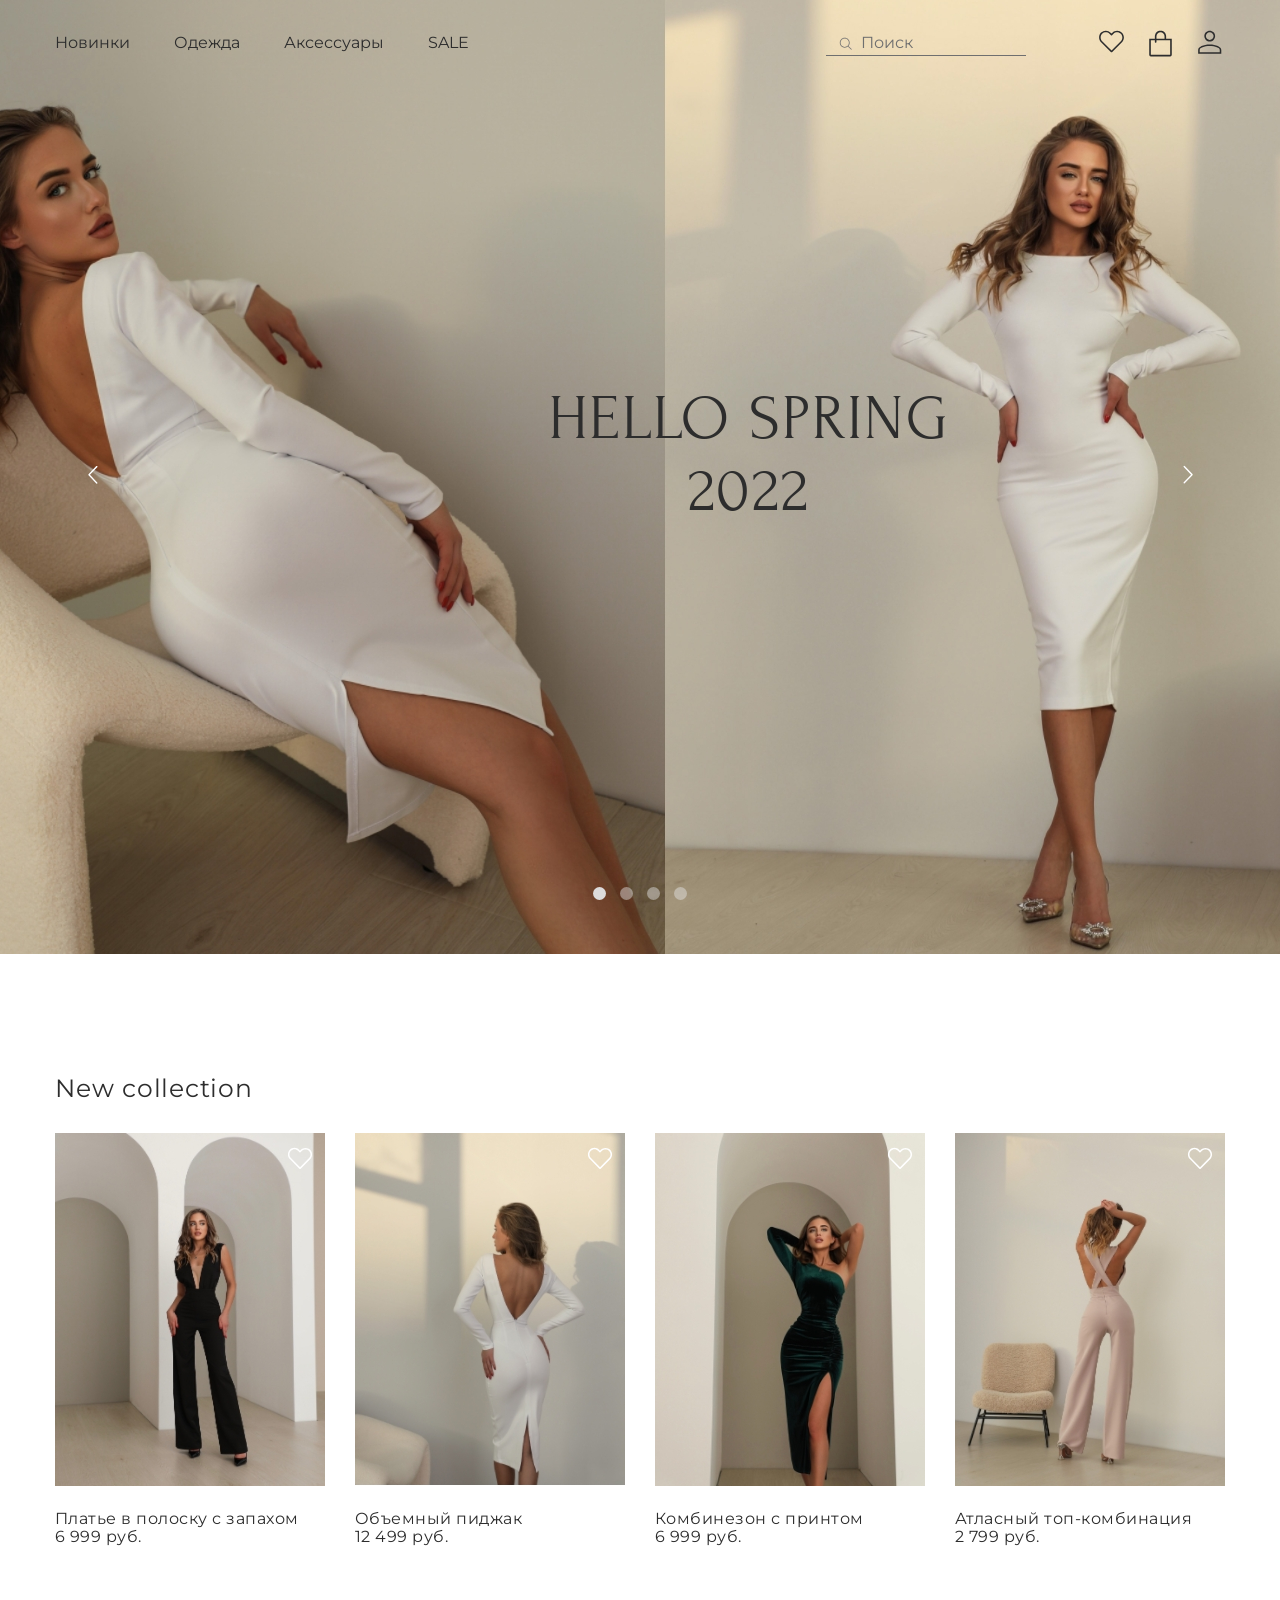
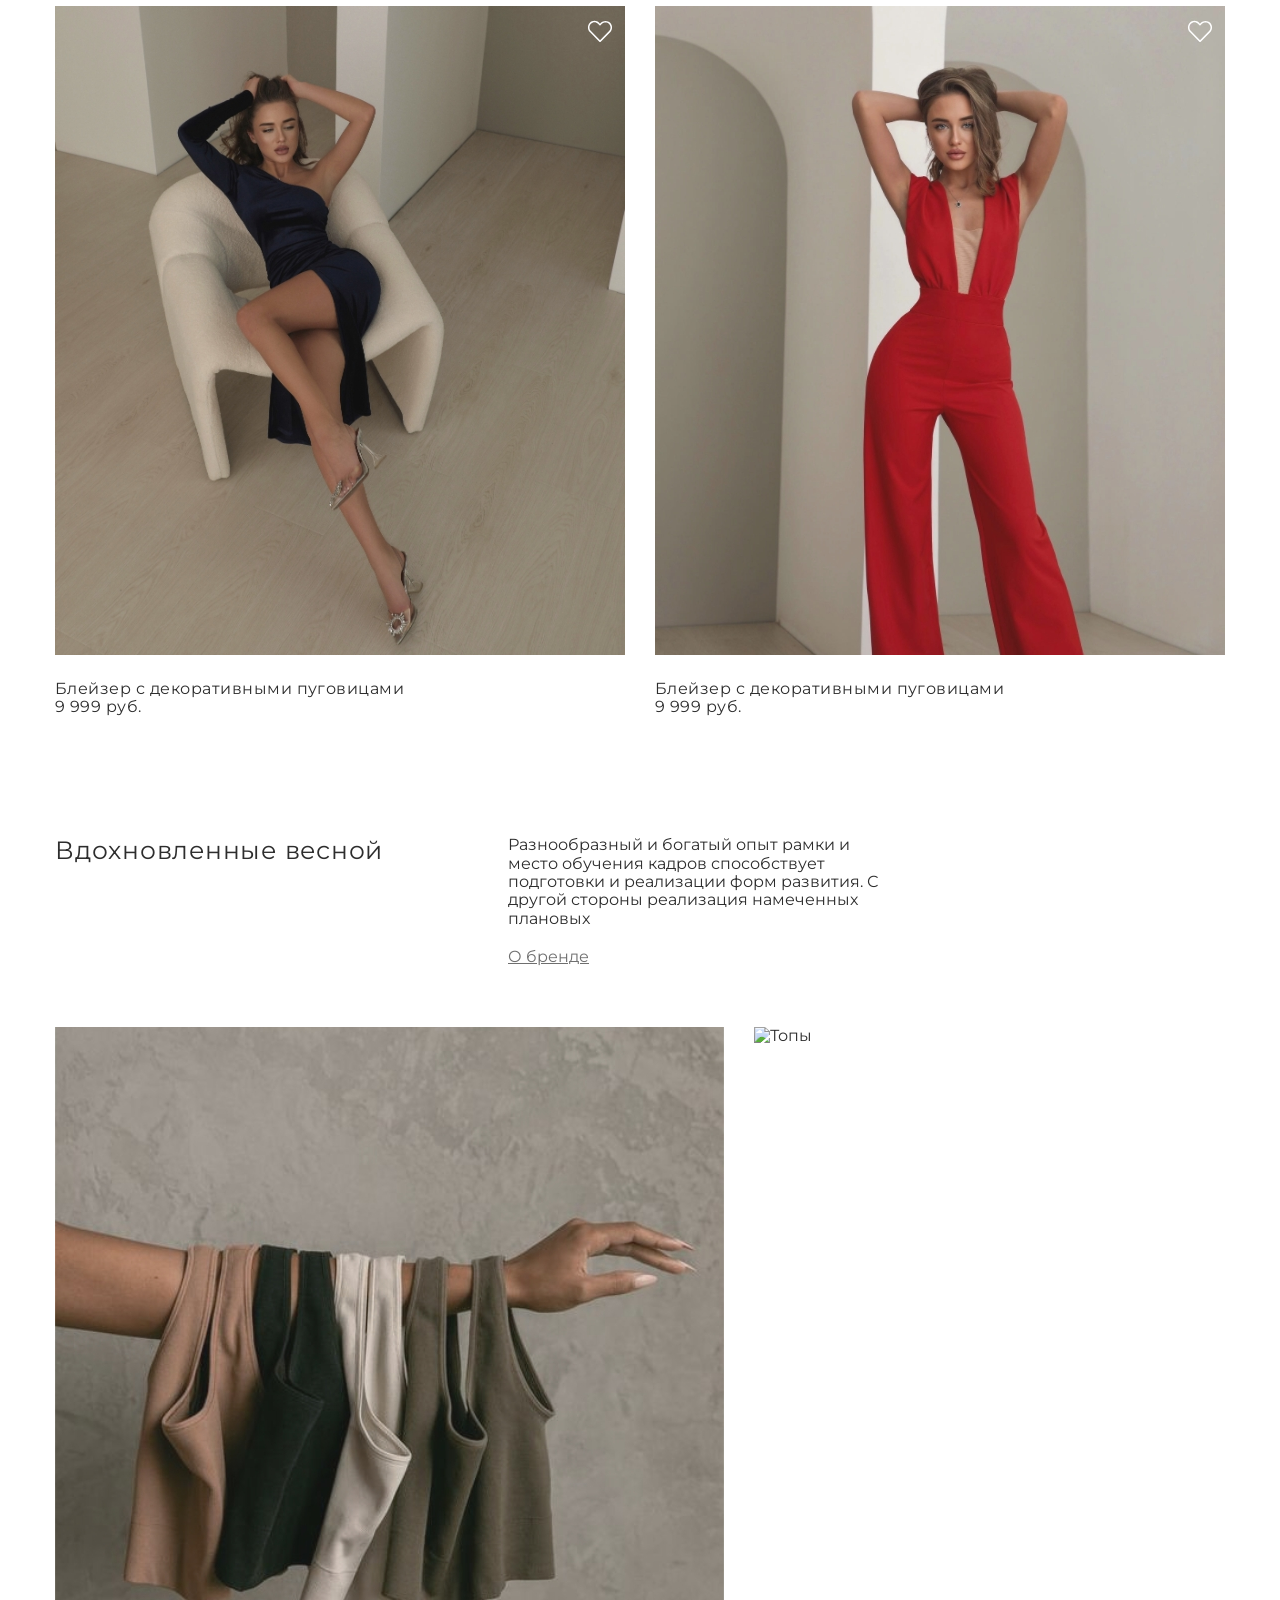
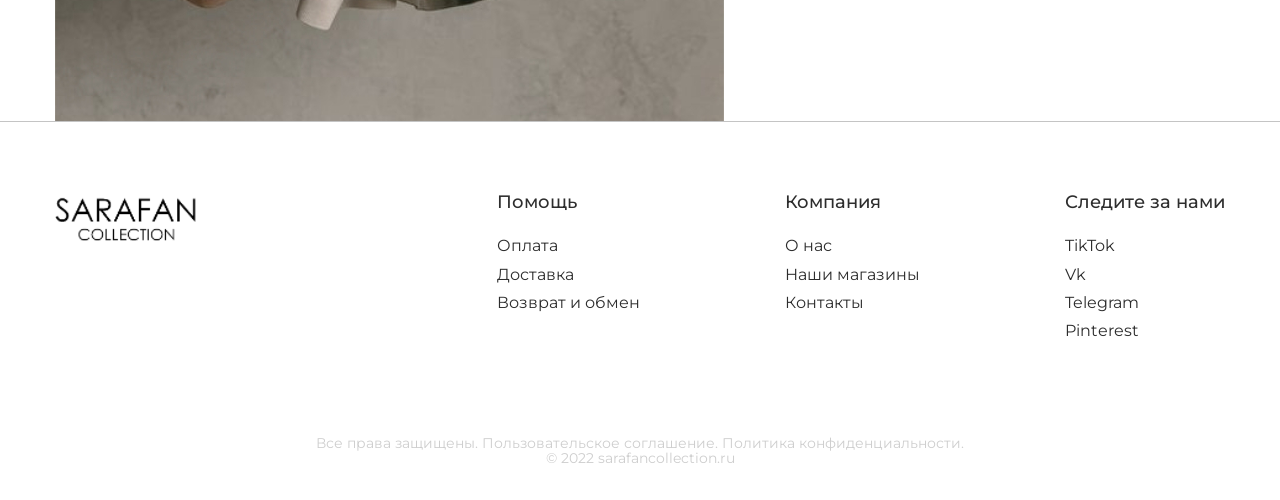
==== app/index.html @ d029afef "Сверстан PROMO" ====
<!DOCTYPE html>
<html lang="ru">
  <head>
    <meta charset="UTF-8" />
    <meta name="viewport" content="width=device-width, initial-scale=1.0" />
    <title>Sarafan</title>
    <link rel="apple-touch-icon" sizes="57x57" href="images/favicon/apple-icon-57x57.png" />
    <link rel="apple-touch-icon" sizes="60x60" href="images/favicon/apple-icon-60x60.png" />
    <link rel="apple-touch-icon" sizes="72x72" href="images/favicon/apple-icon-72x72.png" />
    <link rel="apple-touch-icon" sizes="76x76" href="images/favicon/apple-icon-76x76.png" />
    <link rel="apple-touch-icon" sizes="114x114" href="images/favicon/apple-icon-114x114.png" />
    <link rel="apple-touch-icon" sizes="120x120" href="images/favicon/apple-icon-120x120.png" />
    <link rel="apple-touch-icon" sizes="144x144" href="images/favicon/apple-icon-144x144.png" />
    <link rel="apple-touch-icon" sizes="152x152" href="images/favicon/apple-icon-152x152.png" />
    <link rel="apple-touch-icon" sizes="180x180" href="images/favicon/apple-icon-180x180.png" />
    <link
      rel="icon"
      type="image/png"
      sizes="192x192"
      href="images/favicon/android-icon-192x192.png"
    />
    <link rel="icon" type="image/png" sizes="32x32" href="images/favicon/favicon-32x32.png" />
    <link rel="icon" type="image/png" sizes="96x96" href="images/favicon/favicon-96x96.png" />
    <link rel="icon" type="image/png" sizes="16x16" href="images/favicon/favicon-16x16.png" />
    <link rel="manifest" href="images/favicon/manifest.json" />
    <meta name="msapplication-TileColor" content="#ffffff" />
    <meta name="msapplication-TileImage" content="images/favicon/ms-icon-144x144.png" />
    <meta name="theme-color" content="#ffffff" />
  
    <link rel="preconnect" href="https://fonts.googleapis.com" />
    <link rel="preconnect" href="https://fonts.gstatic.com" crossorigin />
    <link
      href="https://fonts.googleapis.com/css2?family=Montserrat:wght@100..900&display=swap"
      rel="stylesheet"
    />
    <link
      href="https://fonts.googleapis.com/css2?family=Forum&family=Playfair+Display&display=swap"
      rel="stylesheet"
    />
    <link
      href="https://fonts.googleapis.com/css2?family=Forum&family=Playfair+Display:wght@500&display=swap"
      rel="stylesheet"
    />
  
    <link rel="stylesheet" href="css/style.min.css" />
  </head>
  
  <body>
    <div class="page-wrapper">
      <header class="header">
        <div class="container header__wrapper header__wrapper--index">
          <button class="header__burger"><span></span><span></span><span></span></button>
          <nav class="header__menu">
            <ul class="header__menu-list">
              <li class="header__menu-item">
                <a class="header__menu-link" href="#new">Новинки</a>
              </li>
              <li class="header__menu-item">
                <a class="header__menu-link header__open-clothes" href="catalog.html">Одежда</a>
                <div class="header__clothes-menu container">
                  <div class="header__clothes-menu-wrapper">
                    <ul class="header__clothes-menu-list">
                      <li class="header__clothes-menu-item">
                        <a class="header__clothes-menu-link header__clothes-menu-link--all" href="catalog.html"
                          >Все</a
                        >
                      </li>
                      <li class="header__clothes-menu-item">
                        <a class="header__clothes-menu-link" href="catalog.html">Платья<sup>248</sup></a>
                      </li>
                      <li class="header__clothes-menu-item">
                        <a class="header__clothes-menu-link" href="catalog.html">Пальто и тренчи<sup>32</sup></a>
                      </li>
                      <li class="header__clothes-menu-item">
                        <a class="header__clothes-menu-link" href="catalog.html">Пуховики<sup>12</sup></a>
                      </li>
                      <li class="header__clothes-menu-item">
                        <a class="header__clothes-menu-link" href="catalog.html">Куртки и жилеты<sup>16</sup></a>
                      </li>
                      <li class="header__clothes-menu-item">
                        <a class="header__clothes-menu-link" href="catalog.html">Деним<sup>56</sup></a>
                      </li>
                      <li class="header__clothes-menu-item">
                        <a class="header__clothes-menu-link" href="catalog.html">Блузы и топы<sup>182</sup></a>
                      </li>
                      <li class="header__clothes-menu-item">
                        <a class="header__clothes-menu-link" href="catalog.html">Брюки<sup>80</sup></a>
                      </li>
                      <li class="header__clothes-menu-item">
                        <a class="header__clothes-menu-link" href="catalog.html">Юбки<sup>22</sup></a>
                      </li>
                    </ul>
                    <ul class="header__clothes-menu-list">
                      <li class="header__clothes-menu-item">
                        <a class="header__clothes-menu-link" href="catalog.html">Рубашки<sup>63</sup></a>
                      </li>
                      <li class="header__clothes-menu-item">
                        <a class="header__clothes-menu-link" href="catalog.html">Футболки<sup>108</sup></a>
                      </li>
                      <li class="header__clothes-menu-item">
                        <a class="header__clothes-menu-link" href="catalog.html">Свитеры<sup>202</sup></a>
                      </li>
                      <li class="header__clothes-menu-item">
                        <a class="header__clothes-menu-link" href="catalog.html">Толстовки<sup>93</sup></a>
                      </li>
                      <li class="header__clothes-menu-item">
                        <a class="header__clothes-menu-link" href="catalog.html">Комплекты<sup>26</sup></a>
                      </li>
                      <li class="header__clothes-menu-item">
                        <a class="header__clothes-menu-link" href="catalog.html">Комбинезоны<sup>30</sup></a>
                      </li>
                      <li class="header__clothes-menu-item">
                        <a class="header__clothes-menu-link" href="catalog.html">Шорты<sup>23</sup></a>
                      </li>
                      <li class="header__clothes-menu-item">
                        <a class="header__clothes-menu-link" href="catalog.html">Купальники<sup>32</sup></a>
                      </li>
                    </ul>
                    <img
                      class="header__clothes-menu-img"
                      src="images/dropdawn-menu-img.jpg"
                      alt="Девушка в белом платье"
                    />
                  </div>
                </div>
                
              </li>
              <li class="header__menu-item">
                <a class="header__menu-link" href="catalog.html">Аксессуары</a>
              </li>
              <li class="header__menu-item">
                <a class="header__menu-link" href="#sale">SALE</a>
              </li>
            </ul>
          </nav>
          <a class="header__logo">
            <span class="visually-hidden">Логотип Sarafan</span>
          </a>
          <div class="header__user-menu">
            <div class="header__search">
              <form class="header__search-form">
                <input
                  class="header__search-input header__search-input--index"
                  type="text"
                  placeholder="Поиск"
                />
                <button class="header__search-button" type="submit">
                  <span class="visually-hidden">Искать</span>
                </button>
              </form>
            </div>
            <div class="header__buttons">
              <a
                class="header__button header__button--index header__button--favorite"
                href="favorite.html"
              >
                <span class="visually-hidden">Избранное</span>
                <svg
                  width="25"
                  height="23"
                  viewBox="0 0 25 23"
                  fill="none"
                  xmlns="http://www.w3.org/2000/svg"
                >
                  <path
                    d="M13.2689 22.0443L22.9487 12.2731C24.2044 10.9914 24.9056 9.26712 24.9006 7.47277C24.8957 5.67843 24.1851 3.95804 22.9223 2.68325C22.3029 2.05135 21.5639 1.54895 20.7485 1.20527C19.9331 0.861581 19.0575 0.683476 18.1726 0.681313C17.2877 0.679149 16.4112 0.85297 15.5941 1.19266C14.777 1.53236 14.0356 2.03114 13.4131 2.66L12.4893 3.59465L11.5515 2.64915C10.9329 2.01809 10.195 1.51632 9.3807 1.17302C8.56641 0.829723 7.69199 0.651744 6.80829 0.649437C5.92459 0.647129 5.04925 0.820538 4.23318 1.15958C3.4171 1.49862 2.67658 1.99653 2.05467 2.62435C-0.561728 5.2671 -0.549328 9.56215 2.07947 12.2173L11.8088 22.0443C12.2118 22.452 12.8659 22.452 13.2689 22.0443ZM14.5151 3.74965C14.9936 3.26664 15.5635 2.88368 16.1915 2.62308C16.8194 2.36249 17.493 2.22947 18.1729 2.23178C18.8528 2.23409 19.5254 2.37168 20.1516 2.63653C20.7778 2.90138 21.3451 3.2882 21.8203 3.77445C22.7956 4.75923 23.3448 6.08788 23.3494 7.47387C23.354 8.85987 22.8138 10.1922 21.8451 11.1834V11.1866L12.5389 20.5795L3.17997 11.1261C1.14482 9.0708 1.14327 5.7476 3.15672 3.714C3.63462 3.23188 4.20365 2.84964 4.83068 2.58955C5.45772 2.32945 6.13023 2.1967 6.80907 2.199C7.4879 2.20131 8.1595 2.33864 8.78475 2.60299C9.41 2.86735 9.97642 3.25344 10.451 3.7388L11.939 5.2423C12.0111 5.31517 12.0969 5.37303 12.1915 5.41251C12.2861 5.452 12.3876 5.47233 12.49 5.47233C12.5925 5.47233 12.694 5.452 12.7886 5.41251C12.8832 5.37303 12.969 5.31517 13.0411 5.2423L14.5151 3.74965Z"
                    fill="#CECECE"
                  />
                </svg>
              </a>
              <a class="header__button header__button--index header__button--bascket" href="#">
                <span class="visually-hidden">Корзина</span>
                <svg
                  width="23"
                  height="27"
                  viewBox="0 0 23 27"
                  fill="none"
                  xmlns="http://www.w3.org/2000/svg"
                >
                  <path
                    d="M17.1388 8.66664V6.29026C17.1388 5.54975 16.993 4.81649 16.7096 4.13235C16.4262 3.4482 16.0109 2.82658 15.4872 2.30296C14.9636 1.77934 14.342 1.36398 13.6579 1.0806C12.9737 0.797221 12.2405 0.651367 11.4999 0.651367C10.7594 0.651367 10.0262 0.797221 9.34204 1.0806C8.6579 1.36398 8.03627 1.77934 7.51265 2.30296C6.98903 2.82658 6.57367 3.4482 6.29029 4.13235C6.00691 4.81649 5.86106 5.54975 5.86106 6.29026V11.9291C5.86106 12.1428 5.94593 12.3477 6.097 12.4988C6.24807 12.6498 6.45297 12.7347 6.66661 12.7347C6.88026 12.7347 7.08516 12.6498 7.23623 12.4988C7.3873 12.3477 7.47217 12.1428 7.47217 11.9291V10.2778H15.5277V8.66664H7.47217V6.29026C7.47217 5.22202 7.89652 4.19754 8.65188 3.44219C9.40723 2.68683 10.4317 2.26248 11.4999 2.26248C12.5682 2.26248 13.5927 2.68683 14.348 3.44219C15.1034 4.19754 15.5277 5.22202 15.5277 6.29026V10.2778H16.3414C16.555 10.2778 16.7499 10.2778 16.7499 10.2778H17.1388H21.1666V24.7778H1.83328V10.2778H5.86106V8.66664H0.222168V24.8503C0.222168 25.2583 0.384271 25.6497 0.672817 25.9382C0.961362 26.2268 1.35271 26.3889 1.76078 26.3889H21.2391C21.6472 26.3889 22.0385 26.2268 22.3271 25.9382C22.6156 25.6497 22.7777 25.2583 22.7777 24.8503V8.66664H17.1388Z"
                    fill="#CECECE"
                  />
                </svg>
              </a>
              <a class="header__button header__button--index header__button--user" href="#">
                <span class="visually-hidden">Личный кабинет</span>
                <svg
                  width="24"
                  height="24"
                  viewBox="0 0 24 24"
                  fill="none"
                  xmlns="http://www.w3.org/2000/svg"
                >
                  <path
                    d="M11.7292 14.583C18.1148 14.583 23.2917 16.9988 23.2917 19.9788V23.833H0.166748V19.9788C0.166748 16.9988 5.34366 14.583 11.7292 14.583ZM21.7501 19.9788C21.7501 17.8513 17.2638 16.1247 11.7292 16.1247C6.19466 16.1247 1.70841 17.8513 1.70841 19.9788V22.2913H21.7501V19.9788ZM11.7292 0.708008C13.1603 0.708008 14.5328 1.2765 15.5447 2.28841C16.5566 3.30033 17.1251 4.67278 17.1251 6.10384C17.1251 7.5349 16.5566 8.90736 15.5447 9.91927C14.5328 10.9312 13.1603 11.4997 11.7292 11.4997C10.2982 11.4997 8.92573 10.9312 7.91382 9.91927C6.9019 8.90736 6.33341 7.5349 6.33341 6.10384C6.33341 4.67278 6.9019 3.30033 7.91382 2.28841C8.92573 1.2765 10.2982 0.708008 11.7292 0.708008ZM11.7292 2.24967C10.7071 2.24967 9.72674 2.65574 9.00394 3.37853C8.28114 4.10133 7.87508 5.08165 7.87508 6.10384C7.87508 7.12603 8.28114 8.10635 9.00394 8.82915C9.72674 9.55194 10.7071 9.95801 11.7292 9.95801C12.7514 9.95801 13.7318 9.55194 14.4546 8.82915C15.1774 8.10635 15.5834 7.12603 15.5834 6.10384C15.5834 5.08165 15.1774 4.10133 14.4546 3.37853C13.7318 2.65574 12.7514 2.24967 11.7292 2.24967Z"
                    fill="#CECECE"
                  />
                </svg>
              </a>
            </div>
          </div>
        </div>
        <div class="header__slider">
          <div class="header__slider-wrapper">
            <div class="header__content header__content--first">
              <div class="header__content-inner header__content-inner--first">
                <p class="header__text--first">
                  Hello spring <br />
                  2022
                </p>
              </div>
            </div>
            <div class="header__content header__content--second">
              <div class="header__content-inner header__content-inner--second">
                <p class="header__text--second">
                  <span class="header__subtext">Весна — лето 2022</span> with love, <br />
                  to you
                </p>
                <button class="header__content-button button button--white">
                  Перейти в каталог
                </button>
              </div>
            </div>
            <div class="header__content header__content--first">
              <div class="header__content-inner header__content-inner--first">
                <p class="header__text--first">
                  Hello spring <br />
                  2022
                </p>
              </div>
            </div>
            <div class="header__content header__content--second">
              <div class="header__content-inner header__content-inner--second">
                <p class="header__text--second">
                  <span class="header__subtext">Весна — лето 2022</span> with love, <br />
                  to you
                </p>
                <button class="header__content-button button button--white">
                  Перейти в каталог
                </button>
              </div>
            </div>
          </div>
          <button class="header__arrow-prev">
            <span class="visually-hidden">Предыдущий слайд</span>
            <svg
              width="10"
              height="19"
              viewBox="0 0 10 19"
              fill="none"
              xmlns="http://www.w3.org/2000/svg"
            >
              <path
                d="M8.2828 0.616976L0.509802 8.75869C0.373281 8.9017 0.296875 9.0935 0.296875 9.2932C0.296875 9.49291 0.373281 9.68471 0.509802 9.82771L8.2828 17.9725C8.3464 18.0392 8.42243 18.0922 8.50642 18.1284C8.5904 18.1646 8.68064 18.1832 8.7718 18.1832C8.86296 18.1832 8.9532 18.1646 9.03719 18.1284C9.12117 18.0922 9.19721 18.0392 9.2608 17.9725C9.39163 17.8357 9.46488 17.6521 9.46488 17.461C9.46488 17.2698 9.39163 17.0862 9.2608 16.9494L1.9513 9.2932L9.2608 1.63852C9.39118 1.50183 9.46415 1.31856 9.46415 1.12775C9.46415 0.936939 9.39118 0.75367 9.2608 0.616976C9.19721 0.550287 9.12117 0.497282 9.03719 0.461089C8.9532 0.424897 8.86296 0.40625 8.7718 0.40625C8.68064 0.40625 8.5904 0.424897 8.50642 0.461089C8.42243 0.497282 8.3464 0.550287 8.2828 0.616976Z"
                fill="white"
              />
            </svg>
          </button>
          <button class="header__arrow-next">
            <span class="visually-hidden">Следующий слайд</span>
            <svg
              width="10"
              height="19"
              viewBox="0 0 10 19"
              fill="none"
              xmlns="http://www.w3.org/2000/svg"
            >
              <path
                d="M1.7172 17.8039L9.4902 9.6622C9.62672 9.5192 9.70313 9.3274 9.70313 9.12769C9.70313 8.92799 9.62672 8.73619 9.4902 8.59319L1.7172 0.448404C1.6536 0.381716 1.57757 0.328711 1.49358 0.292517C1.4096 0.256325 1.31936 0.237679 1.2282 0.237679C1.13704 0.237679 1.0468 0.256325 0.962814 0.292517C0.878827 0.328711 0.802794 0.381716 0.7392 0.448404C0.608366 0.585167 0.53512 0.768763 0.53512 0.959942C0.53512 1.15112 0.608366 1.33471 0.7392 1.47148L8.0487 9.12769L0.7392 16.7824C0.608815 16.9191 0.535852 17.1023 0.535852 17.2932C0.535852 17.484 0.608815 17.6672 0.7392 17.8039C0.802794 17.8706 0.878827 17.9236 0.962814 17.9598C1.0468 17.996 1.13704 18.0146 1.2282 18.0146C1.31936 18.0146 1.4096 17.996 1.49358 17.9598C1.57757 17.9236 1.6536 17.8706 1.7172 17.8039Z"
                fill="white"
              />
            </svg>
          </button>
          <div class="header__dots">
            <button class="header__dot header__dot--active">
              <span class="visually-hidden">Слайд 1</span>
            </button>
            <button class="header__dot">
              <span class="visually-hidden">Слайд 2</span>
            </button>
            <button class="header__dot">
              <span class="visually-hidden">Слайд 3</span>
            </button>
            <button class="header__dot">
              <span class="visually-hidden">Слайд 4</span>
            </button>
          </div>
        </div>
      </header>

      <main>
        <section class="new">
          <div class="container">
            <div class="new__title-wrapper">
              <h2 class="title">New collection</h2>
              <a class="new__link subtitle subtitle--arrow-right" href="catalog.html">Все</a>
            </div>
            <ul class="new__wrapper">
              <li class="product new__product">
                <img
                  class="product__img"
                  src="images/products/product-1.jpeg"
                  alt="Черный комбинезон"
                />
                <button class="product__favorite-button">
                  <span class="visually-hidden">В избранное</span>
                </button>
                <a class="product__link" href="product.html">
                  <h3 class="product__description title title--product">
                    Платье в полоску с запахом<br />6 999 руб.
                  </h3>
                </a>
              </li>
              <li class="product new__product">
                <img class="product__img" src="images/products/product-2.jpeg" alt="Белое платье" />
                <button class="product__favorite-button">
                  <span class="visually-hidden">В избранное</span>
                </button>
                <a class="product__link" href="product.html">
                  <h3 class="product__description title title--product">
                    Объемный пиджак<br />12 499 руб.
                  </h3>
                </a>
              </li>
              <li class="product new__product">
                <img
                  class="product__img"
                  src="images/products/product-3.jpeg"
                  alt="Черное платье"
                />
                <button class="product__favorite-button">
                  <span class="visually-hidden">В избранное</span>
                </button>
                <a class="product__link" href="product.html">
                  <h3 class="product__description title title--product">
                    Комбинезон с принтом<br />6 999 руб.
                  </h3>
                </a>
              </li>
              <li class="product new__product">
                <img
                  class="product__img"
                  src="images/products/product-4.jpeg"
                  alt="Бежевый комбинезон"
                />
                <button class="product__favorite-button">
                  <span class="visually-hidden">В избранное</span>
                </button>
                <a class="product__link" href="product.html">
                  <h3 class="product__description title title--product">
                    Атласный топ-комбинация<br />2 799 руб.
                  </h3>
                </a>
              </li>
              <li class="product new__product new__product--big">
                <img
                  class="product__img"
                  src="images/products/product-5-big.jpeg"
                  alt="Черное платье"
                />
                <button class="product__favorite-button">
                  <span class="visually-hidden">В избранное</span>
                </button>
                <a class="product__link" href="product.html">
                  <h3 class="product__description title title--product">
                    Блейзер с декоративными пуговицами<br />9 999 руб.
                  </h3>
                </a>
              </li>
              <li class="product new__product--big">
                <img
                  class="product__img"
                  src="images/products/product-6-big.jpeg"
                  alt="Красный комбинезон"
                />
                <button class="product__favorite-button">
                  <span class="visually-hidden">В избранное</span>
                </button>
                <a class="product__link" href="product.html">
                  <h3 class="product__description title title--product">
                    Блейзер с декоративными пуговицами<br />9 999 руб.
                  </h3>
                </a>
              </li>
            </ul>
          </div>
        </section>

        <section class="promo">
          <div class="container">
            <div class="promo__wrapper">
              <h2 class="title">Вдохновленные весной</h2>
              <div class="promo__description">
                <p class="promo__text">
                  Разнообразный и богатый опыт рамки и место обучения кадров способствует подготовки
                  и реализации форм развития. С другой стороны реализация намеченных плановых
                </p>
                <a class="promo__link" href="about.html">О бренде</a>
              </div>
              <div class="promo__images">
                <img class="promo__img" src="images/products/tops.jpeg" alt="Топы" />
                <img class="promo__img" src="../images/products/tops-2.jpeg" alt="Топы" />
              </div>
            </div>
          </div>
        </section>
      </main>
      <footer class="footer">
        <div class="container">
          <div class="footer__wrapper">
            <img class="footer__logo" src="images/logo-footer.png" alt="Логотип Sarafan" />
            <ul class="footer__content-inner">
              <li class="footer__content footer__content-accordeon footer__content--help">
                <h3 class="footer__title">Помощь</h3>
                <ul class="footer__content-list">
                  <li class="footer__content-item">
                    <a class="footer__content-link" href="#">Оплата</a>
                  </li>
                  <li class="footer__content-item">
                    <a class="footer__content-link" href="#">Доставка</a>
                  </li>
                  <li class="footer__content-item">
                    <a class="footer__content-link" href="#">Возврат и обмен</a>
                  </li>
                </ul>
              </li>
              <li class="footer__content footer__content-accordeon footer__content--company">
                <h3 class="footer__title">Компания</h3>
                <ul class="footer__content-list">
                  <li class="footer__content-item">
                    <a class="footer__content-link" href="#">О нас</a>
                  </li>
                  <li class="footer__content-item">
                    <a class="footer__content-link" href="#">Наши магазины</a>
                  </li>
                  <li class="footer__content-item">
                    <a class="footer__content-link" href="#">Контакты</a>
                  </li>
                </ul>
              </li>
              <li class="footer__content footer__content--social">
                <h3 class="footer__title footer__title--social">Следите за нами</h3>
                <ul class="footer__content-list footer__content-list--social">
                  <li class="footer__content-item">
                    <a class="footer__content-link footer__content-link--tiktok" href="#">TikTok</a>
                  </li>
                  <li class="footer__content-item">
                    <a class="footer__content-link footer__content-link--vk" href="#">Vk</a>
                  </li>
                  <li class="footer__content-item">
                    <a class="footer__content-link footer__content-link--telegram" href="#">Telegram</a>
                  </li>
                  <li class="footer__content-item footer__content-item--pinterest">
                    <a class="footer__content-link footer__content-link--pinterest" href="#">Pinterest</a>
                  </li>
                </ul>
              </li>
            </ul>
          </div>
          <p class="footer__copyright">
            Все права защищены. Пользовательское соглашение. Политика конфиденциальности.<br />
            © 2022 sarafancollection.ru
          </p>
        </div>
      </footer>
      
    </div>
    <script src="js/main.min.js"></script>
  </body>
</html>
---- app/css/style.min.css ----
/*! normalize.css v8.0.1 | MIT License | github.com/necolas/normalize.css */html{line-height:1.15;-webkit-text-size-adjust:100%}body{margin:0}main{display:block}h1{font-size:2em;margin:.67em 0}hr{box-sizing:content-box;height:0;overflow:visible}pre{font-family:monospace,monospace;font-size:1em}a{background-color:rgba(0,0,0,0)}abbr[title]{border-bottom:none;text-decoration:underline;text-decoration:underline dotted}b,strong{font-weight:bolder}code,kbd,samp{font-family:monospace,monospace;font-size:1em}small{font-size:80%}sub,sup{font-size:75%;line-height:0;position:relative;vertical-align:baseline}sub{bottom:-0.25em}sup{top:-0.5em}img{border-style:none}button,input,optgroup,select,textarea{font-family:inherit;font-size:100%;line-height:1.15;margin:0}button,input{overflow:visible}button,select{text-transform:none}button,[type=button],[type=reset],[type=submit]{-webkit-appearance:button}button::-moz-focus-inner,[type=button]::-moz-focus-inner,[type=reset]::-moz-focus-inner,[type=submit]::-moz-focus-inner{border-style:none;padding:0}button:-moz-focusring,[type=button]:-moz-focusring,[type=reset]:-moz-focusring,[type=submit]:-moz-focusring{outline:1px dotted ButtonText}fieldset{padding:.35em .75em .625em}legend{box-sizing:border-box;color:inherit;display:table;max-width:100%;padding:0;white-space:normal}progress{vertical-align:baseline}textarea{overflow:auto}[type=checkbox],[type=radio]{box-sizing:border-box;padding:0}[type=number]::-webkit-inner-spin-button,[type=number]::-webkit-outer-spin-button{height:auto}[type=search]{-webkit-appearance:textfield;outline-offset:-2px}[type=search]::-webkit-search-decoration{-webkit-appearance:none}::-webkit-file-upload-button{-webkit-appearance:button;font:inherit}details{display:block}summary{display:list-item}template{display:none}[hidden]{display:none}*,*::before,*::after{box-sizing:inherit}html{height:100%;box-sizing:border-box;margin:0;padding:0;scroll-behavior:smooth}body{height:100%;font-family:"Montserrat",sans-serif;font-weight:400;overflow-x:hidden;color:#2d2d2d}main{flex-grow:1}a{text-decoration:none;color:#2d2d2d}p{margin:0;cursor:default}ul,ol{margin:0;padding:0;list-style:none}button{padding:0;border:none;background:rgba(0,0,0,0);cursor:pointer}.visually-hidden:not(:focus):not(:active),input[type=checkbox].visually-hidden,input[type=radio].visually-hidden{position:absolute;width:1px;height:1px;margin:-1px;border:0;padding:0;white-space:nowrap;clip-path:inset(100%);clip:rect(0 0 0 0);overflow:hidden}.page-wrapper{position:relative;min-height:100%;display:flex;flex-direction:column;overflow:hidden}.container{max-width:1230px;margin:0 auto;padding:0 30px}.button{display:block;padding:19px 0;font-size:16px;font-weight:400;line-height:113.9%;letter-spacing:3%;text-align:center;border:1px solid #cecece;transition:.3s linear all}.button--white{background-color:#fff}@media(any-hover: hover){.button--white:hover{color:#fff;background-color:#2d2d2d;border:1px solid #2d2d2d}}.title{margin:0;font-family:"Montserrat",sans-serif;font-weight:400;font-size:25px;line-height:114%;letter-spacing:.03em;color:#2d2d2d}.title--product{font-size:16px}.subtitle--arrow-right{position:relative;padding-right:15px;font-size:12px}.subtitle--arrow-right::after{content:"";position:absolute;right:0;top:50%;border:solid #2d2d2d;border-width:0 1px 1px 0;padding:2px;transform:rotate(-45deg) translateY(-50%)}.header__wrapper{display:flex;justify-content:space-between;align-items:center;min-height:86px;background-color:#fff}.header__wrapper--index{position:absolute;z-index:10;left:0;right:0;background-color:rgba(0,0,0,0)}.header__burger{position:relative;z-index:30;display:none;width:20px;height:20px;padding:5}.header__burger span{position:absolute;display:block;width:20px;height:1px;background-color:#2d2d2d;transition:.5s all}.header__burger span:nth-child(1){transform:translateY(-5px)}.header__burger span:nth-child(3){transform:translateY(5px)}.header__burger--cross span:nth-child(1){transform:translateY(0) rotate(45deg)}.header__burger--cross span:nth-child(2){opacity:0}.header__burger--cross span:nth-child(3){transform:translateY(0) rotate(-45deg)}.header__menu-list{display:flex;gap:44px}.header__menu-link{padding-bottom:25px;font-size:16px;color:#2d2d2d;border-bottom:1px rgba(0,0,0,0) solid;transition:.3s linear}.header__logo{display:block;width:182px;height:86px;background:center/contain url(../images/Logo.png) no-repeat}.header__logo--dark{width:129px;height:53px;background:center/contain url(../images/logo-dark.jpg) no-repeat}.header__user-menu{display:flex;gap:70px;align-items:center}.header__search{position:relative}.header__search-input{width:200px;height:25px;padding:0 35px;font-size:16px;border:none;border-bottom:1px #dadada solid;background-color:rgba(0,0,0,0);outline:none}.header__search-input::placeholder{color:#dadada}.header__search-input--index{border-bottom:1px #6f6f6f solid}.header__search-input--index::placeholder{color:#6f6f6f}.header__search-button{position:absolute;left:10px;top:3px;width:19px;height:19px;background-image:url(../images/icons/search-index.svg)}.header__buttons{display:flex;gap:18px;align-items:center}.header__button{padding:2px;width:31px;height:31px;text-align:center}.header__button svg path{fill:#cecece;transition:.5s all}.header__button--index svg path{fill:#2d2d2d}.header__clothes-menu{position:absolute;z-index:20;left:0;right:0;margin-left:auto;margin-right:auto;background-color:#fff;transform-origin:0 0;transform:rotateX(-90deg);transition:.5s all}.header__clothes-menu-wrapper{padding-top:40px;display:flex;justify-content:space-between}.header__clothes-menu-link{display:block;padding:10px 0;font-weight:500;color:#2d2d2d;border-bottom:1px solid rgba(0,0,0,0)}.header__clothes-menu-link sup{display:none;padding-left:5px;font-weight:300;color:#6f6f6f}.header__clothes-menu-link--all{display:none}.header__slider{position:relative;max-width:1600px;margin:0 auto;overflow:hidden}.header__slider-wrapper{display:flex;align-items:center;transition:1s all}.header__content--first{width:100%;min-height:954px;background:center/cover url(../images/bg-main-1.jpeg) no-repeat}.header__content--second{width:100%;min-height:954px;background:center/cover url(../images/bg-main-2.jpg) no-repeat}.header__content-inner--first{width:100vw;margin-left:auto;padding-left:17%;padding-top:30%}.header__content-inner--second{width:100vw;margin-left:auto;padding-left:45%;padding-top:20%}.header__text--first{font-family:"Forum",serif;font-weight:400;font-size:63px;line-height:114%;letter-spacing:.03em;text-transform:uppercase;text-align:center}.header__text--second{margin-bottom:25px;font-family:"Playfair Display",serif;font-weight:500;font-size:63px;line-height:114%;letter-spacing:.03em;text-transform:uppercase;text-align:center;color:#fff}.header__text--second span{display:block;margin-bottom:25px;font-family:"Montserrat",sans-serif;font-weight:400;font-size:25px;line-height:114%;letter-spacing:.03em}.header__content-button{margin:0 auto;width:300px}.header__arrow-next{position:absolute;top:50%;right:80px;width:25px;height:25px;transform:translateY(-50%)}.header__arrow-next svg path{transition:.3s linear}.header__arrow-prev{position:absolute;top:50%;left:80px;width:25px;height:25px;transform:translateY(-50%)}.header__arrow-prev svg path{transition:.3s linear}.header__dots{position:absolute;bottom:50px;left:50%;transform:translateX(-50%)}.header__dot{width:13px;height:13px;border-radius:100%;background-color:rgba(229,229,229,.46);transition:.3s all}.header__dot+.header__dot{margin-left:10px}.header__dot--active{background-color:#dcdbdb}@media(any-hover: hover){.header__menu-link:hover{border-bottom:1px #2d2d2d solid}.header__open-clothes:hover+.header__clothes-menu,.header__clothes-menu:hover{transform:rotateX(0deg)}.header__clothes-menu-link:hover{text-decoration:underline}.header__button:hover svg path{fill:#2d2d2d}.header__button--index:hover svg path{fill:#6f6f6f}.header__arrow-prev:hover svg path,.header__arrow-next:hover svg path{fill:#2d2d2d}.header__dot:hover{background-color:#dcdbdb}}.new{padding-top:120px}.new__wrapper{display:grid;grid-template-columns:repeat(4, 1fr);grid-template-rows:auto auto;column-gap:30px;row-gap:60px;margin-top:30px}.new__title-wrapper{display:flex;justify-content:space-between;align-items:center}.new__link{display:none}.new__product--big{grid-column:span 2}.promo{padding-top:120px}.promo__wrapper{display:flex;flex-wrap:wrap}.promo__description{max-width:370px;margin-left:125px}.promo__link{display:block;margin-top:20px;text-decoration:underline;color:#6f6f6f}.promo__images{display:flex;gap:30px;width:100%;margin-top:60px}.product{position:relative}.product__favorite-button{position:absolute;top:12px;right:12px;width:26px;height:26px;background:center/contain url(../images/icons/product-favorite.svg) no-repeat}.product__description{margin-top:20px}.product__img{width:100%;height:auto}.footer{border-top:1px solid #c4c4c4}.footer__wrapper{display:flex;justify-content:space-between;padding-top:40px}.footer__logo{width:141px;height:118px}.footer__content-inner{display:flex;justify-content:space-between;gap:145px;margin-top:30px;margin-bottom:60px}.footer__title{margin-top:0;margin-bottom:25px;font-size:18px;font-weight:500;cursor:default}.footer__content-item+.footer__content-item{margin-top:10px}.footer__content-link{text-wrap:nowrap}.footer__copyright{padding:35px 0;font-size:14px;line-height:105%;text-align:center;color:#cecece}@media(any-hover: hover){.footer__content-link:hover{text-decoration:underline;color:#cecece}}@media(max-width: 1024px){.header__wrapper--index{position:static}.header__burger{display:block}.header__menu{position:absolute;left:-100%;width:320px;transition:.5s all}.header__menu--open{left:0}.header__menu-link{display:none}.header__text--first{font-size:43px}.header__text--second{font-size:43px}.header__text--second span{font-size:20px}.header__content-button{width:210px}.header__clothes-menu{display:block;transform:rotateX(0deg)}.header__clothes-menu-wrapper{padding-top:50px;padding-bottom:35px;flex-direction:column;gap:0}.header__clothes-menu-link{font-size:13px;font-weight:400}.header__clothes-menu-link sup{display:inline}.header__clothes-menu-link--all{display:block}.header__clothes-menu-img{display:none}.header__logo{width:115px;height:54px}.header__search{display:none}.header__button{width:24px;height:24px}.header__button svg{width:15px;height:15px}.header__button--bascket{order:2}.header__button--favorite{display:none}.title{font-size:18px}.title--product{font-size:11px}.product__description{margin-top:15px}.new{padding-top:50px}.new__wrapper{display:grid;column-gap:15px;row-gap:30px;margin-top:15px}.footer__wrapper{flex-direction:column;align-items:center}.footer__content-inner{width:100%;gap:0;justify-content:space-between}}@media(max-width: 576px){.header__content-inner--first{padding:0;padding-top:195px}.header__content-inner--second{margin-left:0 auto;padding:0;padding-top:195px}.header__text--first{max-width:250px;margin:0 auto}.header__text--second{color:#2d2d2d}.header__content{min-height:605px}.header__content--first{background:center/cover url(../images/bg-main-mob.jpeg) no-repeat}.header__content--second{background:center/cover url(../images/bg-main-mob.jpeg) no-repeat}.header__arrow-next{display:none}.header__arrow-prev{display:none}.header__dot{width:10px;height:10px}.header__dot+.header__dot{margin-left:5px}.new__wrapper{grid-template-columns:repeat(auto-fill, 1fr);grid-template-rows:1fr;row-gap:15px;grid-auto-flow:column;transform:translateX(-20px)}.new__link{display:inline}.new__product{width:222px}.new__product--big{grid-column:span 1}.footer__logo{order:1}.footer__content-inner{margin:0;gap:20px;flex-direction:column;align-items:center}.footer__title{position:relative;margin-bottom:10px;padding-right:20px;font-size:11px;font-weight:400;text-align:center}.footer__title::after{content:"";position:absolute;right:0;border:solid #2d2d2d;border-width:0 1px 1px 0;display:inline-block;padding:3px;transform:rotate(45deg);transition:.5s transform}.footer__title--social{display:none}.footer__content-accordeon .footer__content-list{position:relative;display:flex;flex-direction:column;align-items:center;max-height:0;overflow:hidden;transition:.5s}.footer__content-accordeon--active .footer__title::after{transform-origin:5px 5px;transform:rotate(-135deg)}.footer__content-link{font-size:11px;font-weight:400}.footer__content-item--pinterest{display:none}.footer__content-list--social{display:flex;flex-direction:row;justify-content:center;gap:35px}.footer__content-list--social .footer__content-item{margin-top:0}.footer__copyright{padding-top:0;font-size:10px}}
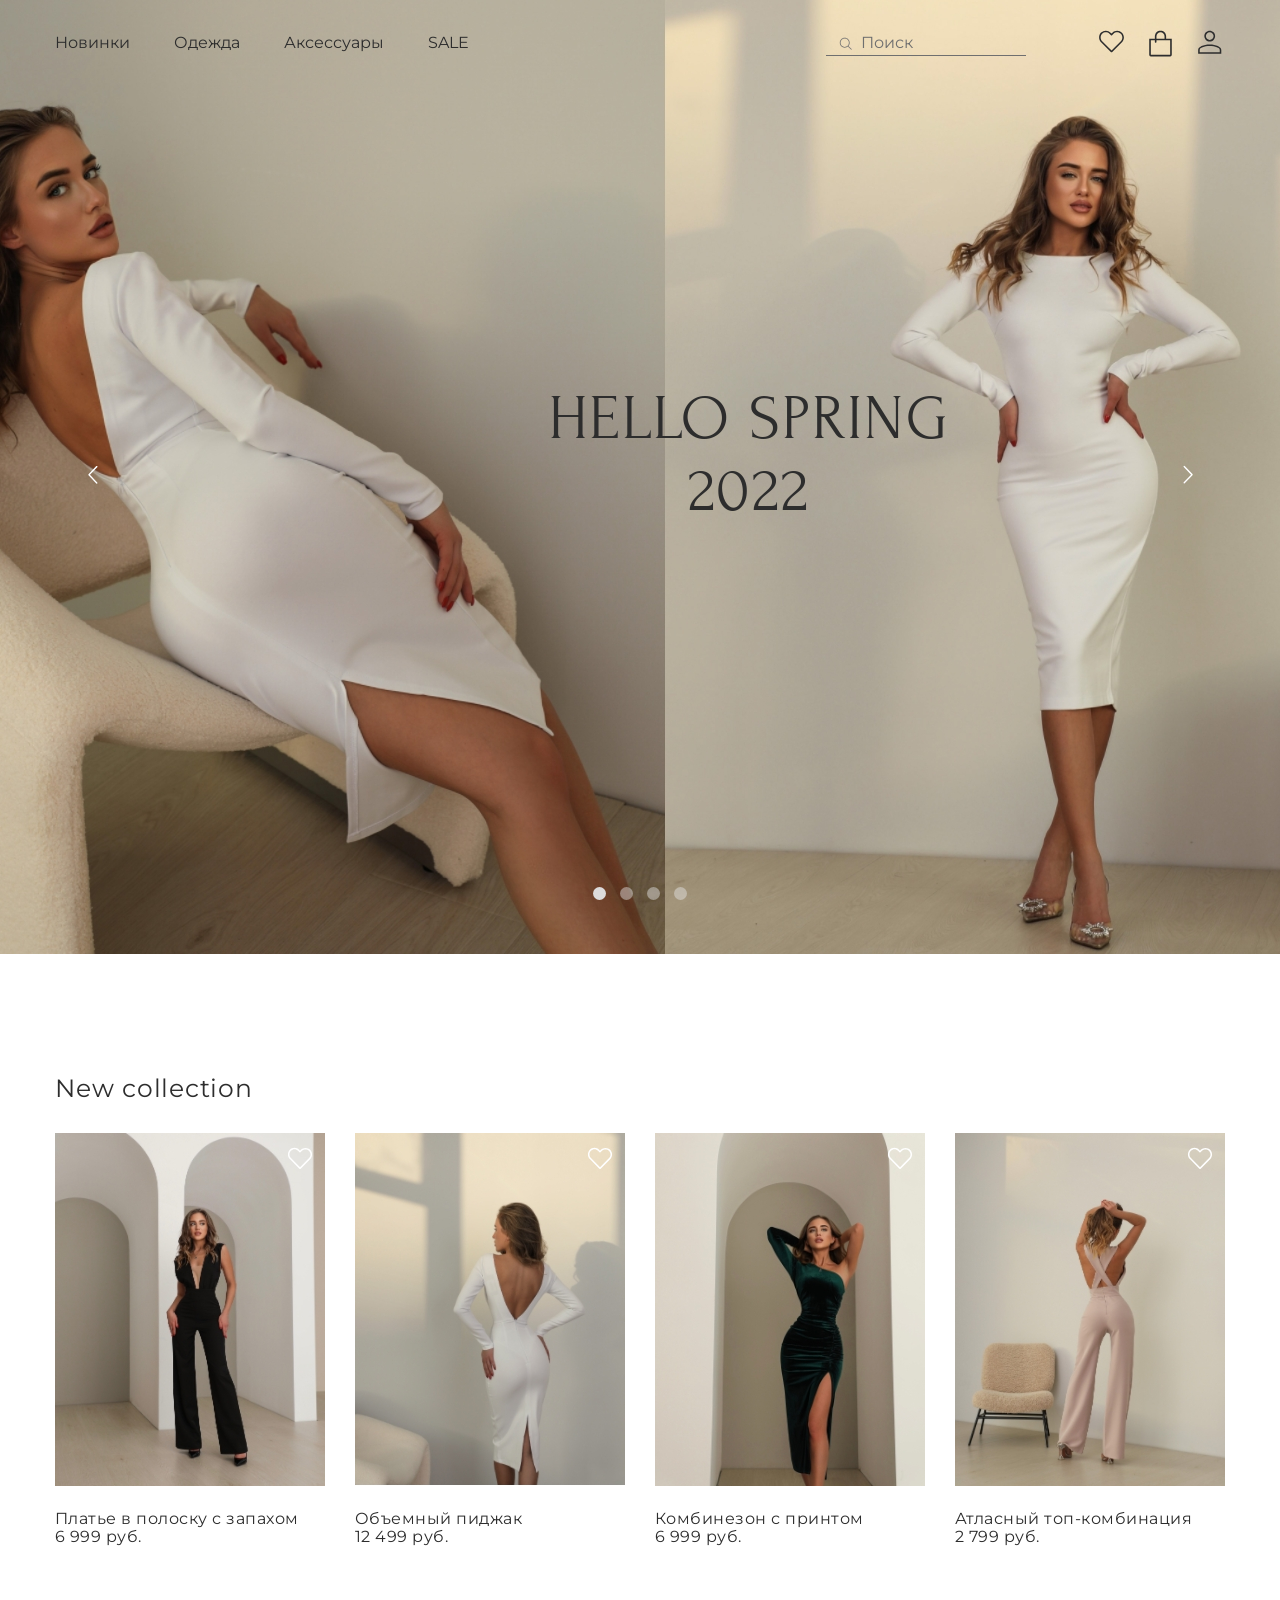
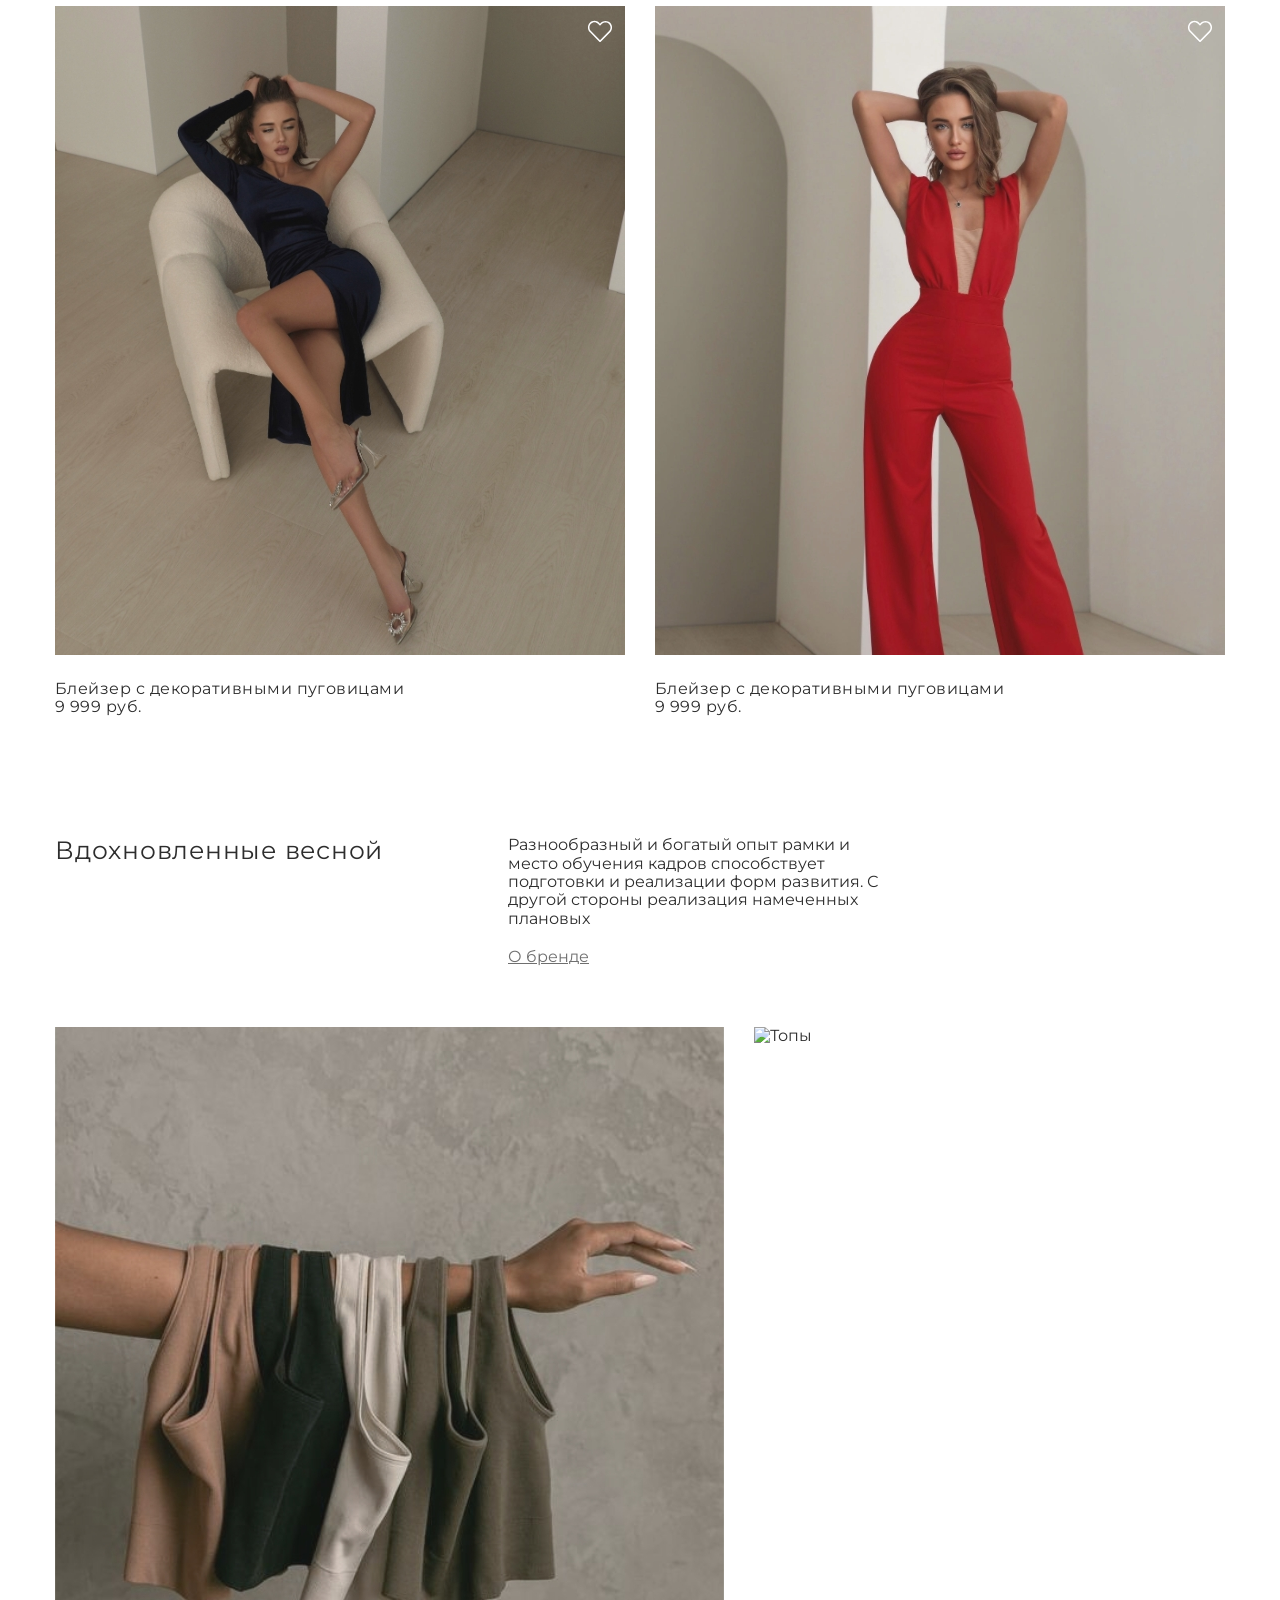
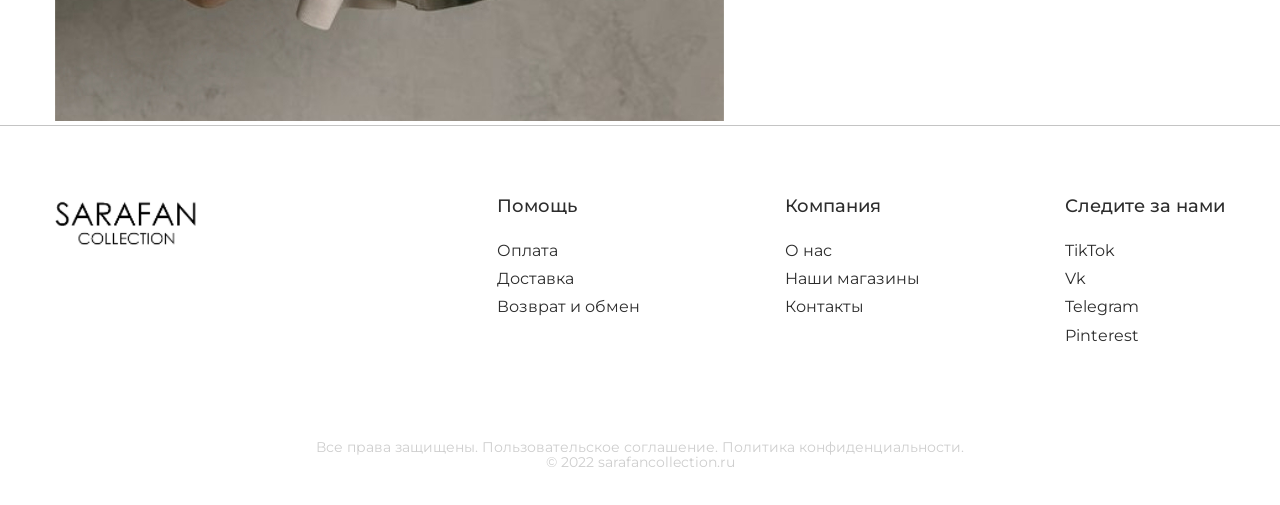
==== commit cab05311: "Адаптив PROMO до max-width: 320px" ====
--- a/app/index.html
+++ b/app/index.html
@@ -399,8 +399,12 @@
                 <a class="promo__link" href="about.html">О бренде</a>
               </div>
               <div class="promo__images">
-                <img class="promo__img" src="images/products/tops.jpeg" alt="Топы" />
-                <img class="promo__img" src="../images/products/tops-2.jpeg" alt="Топы" />
+                <div class="promo__img-wrapper">
+                  <img class="promo__img" src="images/products/tops.jpeg" alt="Топы" />
+                </div>
+                <div class="promo__img-wrapper">
+                  <img class="promo__img" src="../images/products/tops-2.jpeg" alt="Топы" />
+                </div>
               </div>
             </div>
           </div>
--- a/app/css/style.min.css
+++ b/app/css/style.min.css
@@ -1 +1 @@
-/*! normalize.css v8.0.1 | MIT License | github.com/necolas/normalize.css */html{line-height:1.15;-webkit-text-size-adjust:100%}body{margin:0}main{display:block}h1{font-size:2em;margin:.67em 0}hr{box-sizing:content-box;height:0;overflow:visible}pre{font-family:monospace,monospace;font-size:1em}a{background-color:rgba(0,0,0,0)}abbr[title]{border-bottom:none;text-decoration:underline;text-decoration:underline dotted}b,strong{font-weight:bolder}code,kbd,samp{font-family:monospace,monospace;font-size:1em}small{font-size:80%}sub,sup{font-size:75%;line-height:0;position:relative;vertical-align:baseline}sub{bottom:-0.25em}sup{top:-0.5em}img{border-style:none}button,input,optgroup,select,textarea{font-family:inherit;font-size:100%;line-height:1.15;margin:0}button,input{overflow:visible}button,select{text-transform:none}button,[type=button],[type=reset],[type=submit]{-webkit-appearance:button}button::-moz-focus-inner,[type=button]::-moz-focus-inner,[type=reset]::-moz-focus-inner,[type=submit]::-moz-focus-inner{border-style:none;padding:0}button:-moz-focusring,[type=button]:-moz-focusring,[type=reset]:-moz-focusring,[type=submit]:-moz-focusring{outline:1px dotted ButtonText}fieldset{padding:.35em .75em .625em}legend{box-sizing:border-box;color:inherit;display:table;max-width:100%;padding:0;white-space:normal}progress{vertical-align:baseline}textarea{overflow:auto}[type=checkbox],[type=radio]{box-sizing:border-box;padding:0}[type=number]::-webkit-inner-spin-button,[type=number]::-webkit-outer-spin-button{height:auto}[type=search]{-webkit-appearance:textfield;outline-offset:-2px}[type=search]::-webkit-search-decoration{-webkit-appearance:none}::-webkit-file-upload-button{-webkit-appearance:button;font:inherit}details{display:block}summary{display:list-item}template{display:none}[hidden]{display:none}*,*::before,*::after{box-sizing:inherit}html{height:100%;box-sizing:border-box;margin:0;padding:0;scroll-behavior:smooth}body{height:100%;font-family:"Montserrat",sans-serif;font-weight:400;overflow-x:hidden;color:#2d2d2d}main{flex-grow:1}a{text-decoration:none;color:#2d2d2d}p{margin:0;cursor:default}ul,ol{margin:0;padding:0;list-style:none}button{padding:0;border:none;background:rgba(0,0,0,0);cursor:pointer}.visually-hidden:not(:focus):not(:active),input[type=checkbox].visually-hidden,input[type=radio].visually-hidden{position:absolute;width:1px;height:1px;margin:-1px;border:0;padding:0;white-space:nowrap;clip-path:inset(100%);clip:rect(0 0 0 0);overflow:hidden}.page-wrapper{position:relative;min-height:100%;display:flex;flex-direction:column;overflow:hidden}.container{max-width:1230px;margin:0 auto;padding:0 30px}.button{display:block;padding:19px 0;font-size:16px;font-weight:400;line-height:113.9%;letter-spacing:3%;text-align:center;border:1px solid #cecece;transition:.3s linear all}.button--white{background-color:#fff}@media(any-hover: hover){.button--white:hover{color:#fff;background-color:#2d2d2d;border:1px solid #2d2d2d}}.title{margin:0;font-family:"Montserrat",sans-serif;font-weight:400;font-size:25px;line-height:114%;letter-spacing:.03em;color:#2d2d2d}.title--product{font-size:16px}.subtitle--arrow-right{position:relative;padding-right:15px;font-size:12px}.subtitle--arrow-right::after{content:"";position:absolute;right:0;top:50%;border:solid #2d2d2d;border-width:0 1px 1px 0;padding:2px;transform:rotate(-45deg) translateY(-50%)}.header__wrapper{display:flex;justify-content:space-between;align-items:center;min-height:86px;background-color:#fff}.header__wrapper--index{position:absolute;z-index:10;left:0;right:0;background-color:rgba(0,0,0,0)}.header__burger{position:relative;z-index:30;display:none;width:20px;height:20px;padding:5}.header__burger span{position:absolute;display:block;width:20px;height:1px;background-color:#2d2d2d;transition:.5s all}.header__burger span:nth-child(1){transform:translateY(-5px)}.header__burger span:nth-child(3){transform:translateY(5px)}.header__burger--cross span:nth-child(1){transform:translateY(0) rotate(45deg)}.header__burger--cross span:nth-child(2){opacity:0}.header__burger--cross span:nth-child(3){transform:translateY(0) rotate(-45deg)}.header__menu-list{display:flex;gap:44px}.header__menu-link{padding-bottom:25px;font-size:16px;color:#2d2d2d;border-bottom:1px rgba(0,0,0,0) solid;transition:.3s linear}.header__logo{display:block;width:182px;height:86px;background:center/contain url(../images/Logo.png) no-repeat}.header__logo--dark{width:129px;height:53px;background:center/contain url(../images/logo-dark.jpg) no-repeat}.header__user-menu{display:flex;gap:70px;align-items:center}.header__search{position:relative}.header__search-input{width:200px;height:25px;padding:0 35px;font-size:16px;border:none;border-bottom:1px #dadada solid;background-color:rgba(0,0,0,0);outline:none}.header__search-input::placeholder{color:#dadada}.header__search-input--index{border-bottom:1px #6f6f6f solid}.header__search-input--index::placeholder{color:#6f6f6f}.header__search-button{position:absolute;left:10px;top:3px;width:19px;height:19px;background-image:url(../images/icons/search-index.svg)}.header__buttons{display:flex;gap:18px;align-items:center}.header__button{padding:2px;width:31px;height:31px;text-align:center}.header__button svg path{fill:#cecece;transition:.5s all}.header__button--index svg path{fill:#2d2d2d}.header__clothes-menu{position:absolute;z-index:20;left:0;right:0;margin-left:auto;margin-right:auto;background-color:#fff;transform-origin:0 0;transform:rotateX(-90deg);transition:.5s all}.header__clothes-menu-wrapper{padding-top:40px;display:flex;justify-content:space-between}.header__clothes-menu-link{display:block;padding:10px 0;font-weight:500;color:#2d2d2d;border-bottom:1px solid rgba(0,0,0,0)}.header__clothes-menu-link sup{display:none;padding-left:5px;font-weight:300;color:#6f6f6f}.header__clothes-menu-link--all{display:none}.header__slider{position:relative;max-width:1600px;margin:0 auto;overflow:hidden}.header__slider-wrapper{display:flex;align-items:center;transition:1s all}.header__content--first{width:100%;min-height:954px;background:center/cover url(../images/bg-main-1.jpeg) no-repeat}.header__content--second{width:100%;min-height:954px;background:center/cover url(../images/bg-main-2.jpg) no-repeat}.header__content-inner--first{width:100vw;margin-left:auto;padding-left:17%;padding-top:30%}.header__content-inner--second{width:100vw;margin-left:auto;padding-left:45%;padding-top:20%}.header__text--first{font-family:"Forum",serif;font-weight:400;font-size:63px;line-height:114%;letter-spacing:.03em;text-transform:uppercase;text-align:center}.header__text--second{margin-bottom:25px;font-family:"Playfair Display",serif;font-weight:500;font-size:63px;line-height:114%;letter-spacing:.03em;text-transform:uppercase;text-align:center;color:#fff}.header__text--second span{display:block;margin-bottom:25px;font-family:"Montserrat",sans-serif;font-weight:400;font-size:25px;line-height:114%;letter-spacing:.03em}.header__content-button{margin:0 auto;width:300px}.header__arrow-next{position:absolute;top:50%;right:80px;width:25px;height:25px;transform:translateY(-50%)}.header__arrow-next svg path{transition:.3s linear}.header__arrow-prev{position:absolute;top:50%;left:80px;width:25px;height:25px;transform:translateY(-50%)}.header__arrow-prev svg path{transition:.3s linear}.header__dots{position:absolute;bottom:50px;left:50%;transform:translateX(-50%)}.header__dot{width:13px;height:13px;border-radius:100%;background-color:rgba(229,229,229,.46);transition:.3s all}.header__dot+.header__dot{margin-left:10px}.header__dot--active{background-color:#dcdbdb}@media(any-hover: hover){.header__menu-link:hover{border-bottom:1px #2d2d2d solid}.header__open-clothes:hover+.header__clothes-menu,.header__clothes-menu:hover{transform:rotateX(0deg)}.header__clothes-menu-link:hover{text-decoration:underline}.header__button:hover svg path{fill:#2d2d2d}.header__button--index:hover svg path{fill:#6f6f6f}.header__arrow-prev:hover svg path,.header__arrow-next:hover svg path{fill:#2d2d2d}.header__dot:hover{background-color:#dcdbdb}}.new{padding-top:120px}.new__wrapper{display:grid;grid-template-columns:repeat(4, 1fr);grid-template-rows:auto auto;column-gap:30px;row-gap:60px;margin-top:30px}.new__title-wrapper{display:flex;justify-content:space-between;align-items:center}.new__link{display:none}.new__product--big{grid-column:span 2}.promo{padding-top:120px}.promo__wrapper{display:flex;flex-wrap:wrap}.promo__description{max-width:370px;margin-left:125px}.promo__link{display:block;margin-top:20px;text-decoration:underline;color:#6f6f6f}.promo__images{display:flex;gap:30px;width:100%;margin-top:60px}.product{position:relative}.product__favorite-button{position:absolute;top:12px;right:12px;width:26px;height:26px;background:center/contain url(../images/icons/product-favorite.svg) no-repeat}.product__description{margin-top:20px}.product__img{width:100%;height:auto}.footer{border-top:1px solid #c4c4c4}.footer__wrapper{display:flex;justify-content:space-between;padding-top:40px}.footer__logo{width:141px;height:118px}.footer__content-inner{display:flex;justify-content:space-between;gap:145px;margin-top:30px;margin-bottom:60px}.footer__title{margin-top:0;margin-bottom:25px;font-size:18px;font-weight:500;cursor:default}.footer__content-item+.footer__content-item{margin-top:10px}.footer__content-link{text-wrap:nowrap}.footer__copyright{padding:35px 0;font-size:14px;line-height:105%;text-align:center;color:#cecece}@media(any-hover: hover){.footer__content-link:hover{text-decoration:underline;color:#cecece}}@media(max-width: 1024px){.header__wrapper--index{position:static}.header__burger{display:block}.header__menu{position:absolute;left:-100%;width:320px;transition:.5s all}.header__menu--open{left:0}.header__menu-link{display:none}.header__text--first{font-size:43px}.header__text--second{font-size:43px}.header__text--second span{font-size:20px}.header__content-button{width:210px}.header__clothes-menu{display:block;transform:rotateX(0deg)}.header__clothes-menu-wrapper{padding-top:50px;padding-bottom:35px;flex-direction:column;gap:0}.header__clothes-menu-link{font-size:13px;font-weight:400}.header__clothes-menu-link sup{display:inline}.header__clothes-menu-link--all{display:block}.header__clothes-menu-img{display:none}.header__logo{width:115px;height:54px}.header__search{display:none}.header__button{width:24px;height:24px}.header__button svg{width:15px;height:15px}.header__button--bascket{order:2}.header__button--favorite{display:none}.title{font-size:18px}.title--product{font-size:11px}.product__description{margin-top:15px}.new{padding-top:50px}.new__wrapper{display:grid;column-gap:15px;row-gap:30px;margin-top:15px}.footer__wrapper{flex-direction:column;align-items:center}.footer__content-inner{width:100%;gap:0;justify-content:space-between}}@media(max-width: 576px){.header__content-inner--first{padding:0;padding-top:195px}.header__content-inner--second{margin-left:0 auto;padding:0;padding-top:195px}.header__text--first{max-width:250px;margin:0 auto}.header__text--second{color:#2d2d2d}.header__content{min-height:605px}.header__content--first{background:center/cover url(../images/bg-main-mob.jpeg) no-repeat}.header__content--second{background:center/cover url(../images/bg-main-mob.jpeg) no-repeat}.header__arrow-next{display:none}.header__arrow-prev{display:none}.header__dot{width:10px;height:10px}.header__dot+.header__dot{margin-left:5px}.new__wrapper{grid-template-columns:repeat(auto-fill, 1fr);grid-template-rows:1fr;row-gap:15px;grid-auto-flow:column;transform:translateX(-20px)}.new__link{display:inline}.new__product{width:222px}.new__product--big{grid-column:span 1}.footer__logo{order:1}.footer__content-inner{margin:0;gap:20px;flex-direction:column;align-items:center}.footer__title{position:relative;margin-bottom:10px;padding-right:20px;font-size:11px;font-weight:400;text-align:center}.footer__title::after{content:"";position:absolute;right:0;border:solid #2d2d2d;border-width:0 1px 1px 0;display:inline-block;padding:3px;transform:rotate(45deg);transition:.5s transform}.footer__title--social{display:none}.footer__content-accordeon .footer__content-list{position:relative;display:flex;flex-direction:column;align-items:center;max-height:0;overflow:hidden;transition:.5s}.footer__content-accordeon--active .footer__title::after{transform-origin:5px 5px;transform:rotate(-135deg)}.footer__content-link{font-size:11px;font-weight:400}.footer__content-item--pinterest{display:none}.footer__content-list--social{display:flex;flex-direction:row;justify-content:center;gap:35px}.footer__content-list--social .footer__content-item{margin-top:0}.footer__copyright{padding-top:0;font-size:10px}}+/*! normalize.css v8.0.1 | MIT License | github.com/necolas/normalize.css */html{line-height:1.15;-webkit-text-size-adjust:100%}body{margin:0}main{display:block}h1{font-size:2em;margin:.67em 0}hr{box-sizing:content-box;height:0;overflow:visible}pre{font-family:monospace,monospace;font-size:1em}a{background-color:rgba(0,0,0,0)}abbr[title]{border-bottom:none;text-decoration:underline;text-decoration:underline dotted}b,strong{font-weight:bolder}code,kbd,samp{font-family:monospace,monospace;font-size:1em}small{font-size:80%}sub,sup{font-size:75%;line-height:0;position:relative;vertical-align:baseline}sub{bottom:-0.25em}sup{top:-0.5em}img{border-style:none}button,input,optgroup,select,textarea{font-family:inherit;font-size:100%;line-height:1.15;margin:0}button,input{overflow:visible}button,select{text-transform:none}button,[type=button],[type=reset],[type=submit]{-webkit-appearance:button}button::-moz-focus-inner,[type=button]::-moz-focus-inner,[type=reset]::-moz-focus-inner,[type=submit]::-moz-focus-inner{border-style:none;padding:0}button:-moz-focusring,[type=button]:-moz-focusring,[type=reset]:-moz-focusring,[type=submit]:-moz-focusring{outline:1px dotted ButtonText}fieldset{padding:.35em .75em .625em}legend{box-sizing:border-box;color:inherit;display:table;max-width:100%;padding:0;white-space:normal}progress{vertical-align:baseline}textarea{overflow:auto}[type=checkbox],[type=radio]{box-sizing:border-box;padding:0}[type=number]::-webkit-inner-spin-button,[type=number]::-webkit-outer-spin-button{height:auto}[type=search]{-webkit-appearance:textfield;outline-offset:-2px}[type=search]::-webkit-search-decoration{-webkit-appearance:none}::-webkit-file-upload-button{-webkit-appearance:button;font:inherit}details{display:block}summary{display:list-item}template{display:none}[hidden]{display:none}*,*::before,*::after{box-sizing:inherit}html{height:100%;box-sizing:border-box;margin:0;padding:0;scroll-behavior:smooth}body{height:100%;font-family:"Montserrat",sans-serif;font-weight:400;overflow-x:hidden;color:#2d2d2d}main{flex-grow:1}a{text-decoration:none;color:#2d2d2d}p{margin:0;cursor:default}ul,ol{margin:0;padding:0;list-style:none}button{padding:0;border:none;background:rgba(0,0,0,0);cursor:pointer}.visually-hidden:not(:focus):not(:active),input[type=checkbox].visually-hidden,input[type=radio].visually-hidden{position:absolute;width:1px;height:1px;margin:-1px;border:0;padding:0;white-space:nowrap;clip-path:inset(100%);clip:rect(0 0 0 0);overflow:hidden}.page-wrapper{position:relative;min-height:100%;display:flex;flex-direction:column;overflow:hidden}.container{max-width:1230px;margin:0 auto;padding:0 30px}.button{display:block;padding:19px 0;font-size:16px;font-weight:400;line-height:113.9%;letter-spacing:3%;text-align:center;border:1px solid #cecece;transition:.3s linear all}.button--white{background-color:#fff}@media(any-hover: hover){.button--white:hover{color:#fff;background-color:#2d2d2d;border:1px solid #2d2d2d}}.title{margin:0;font-family:"Montserrat",sans-serif;font-weight:400;font-size:25px;line-height:114%;letter-spacing:.03em;color:#2d2d2d;cursor:default}.title--product{font-size:16px}.subtitle--arrow-right{position:relative;padding-right:15px;font-size:12px}.subtitle--arrow-right::after{content:"";position:absolute;right:0;top:50%;border:solid #2d2d2d;border-width:0 1px 1px 0;padding:2px;transform:rotate(-45deg) translateY(-50%)}.header__wrapper{display:flex;justify-content:space-between;align-items:center;min-height:86px;background-color:#fff}.header__wrapper--index{position:absolute;z-index:10;left:0;right:0;background-color:rgba(0,0,0,0)}.header__burger{position:relative;z-index:30;display:none;width:20px;height:20px;padding:5}.header__burger span{position:absolute;display:block;width:20px;height:1px;background-color:#2d2d2d;transition:.5s all}.header__burger span:nth-child(1){transform:translateY(-5px)}.header__burger span:nth-child(3){transform:translateY(5px)}.header__burger--cross span:nth-child(1){transform:translateY(0) rotate(45deg)}.header__burger--cross span:nth-child(2){opacity:0}.header__burger--cross span:nth-child(3){transform:translateY(0) rotate(-45deg)}.header__menu-list{display:flex;gap:44px}.header__menu-link{padding-bottom:25px;font-size:16px;color:#2d2d2d;border-bottom:1px rgba(0,0,0,0) solid;transition:.3s linear}.header__logo{display:block;width:182px;height:86px;background:center/contain url(../images/Logo.png) no-repeat}.header__logo--dark{width:129px;height:53px;background:center/contain url(../images/logo-dark.jpg) no-repeat}.header__user-menu{display:flex;gap:70px;align-items:center}.header__search{position:relative}.header__search-input{width:200px;height:25px;padding:0 35px;font-size:16px;border:none;border-bottom:1px #dadada solid;background-color:rgba(0,0,0,0);outline:none}.header__search-input::placeholder{color:#dadada}.header__search-input--index{border-bottom:1px #6f6f6f solid}.header__search-input--index::placeholder{color:#6f6f6f}.header__search-button{position:absolute;left:10px;top:3px;width:19px;height:19px;background-image:url(../images/icons/search-index.svg)}.header__buttons{display:flex;gap:18px;align-items:center}.header__button{padding:2px;width:31px;height:31px;text-align:center}.header__button svg path{fill:#cecece;transition:.5s all}.header__button--index svg path{fill:#2d2d2d}.header__clothes-menu{position:absolute;z-index:20;left:0;right:0;margin-left:auto;margin-right:auto;background-color:#fff;transform-origin:0 0;transform:rotateX(-90deg);transition:.5s all}.header__clothes-menu-wrapper{padding-top:40px;display:flex;justify-content:space-between}.header__clothes-menu-link{display:block;padding:10px 0;font-weight:500;color:#2d2d2d;border-bottom:1px solid rgba(0,0,0,0)}.header__clothes-menu-link sup{display:none;padding-left:5px;font-weight:300;color:#6f6f6f}.header__clothes-menu-link--all{display:none}.header__slider{position:relative;max-width:1600px;margin:0 auto;overflow:hidden}.header__slider-wrapper{display:flex;align-items:center;transition:1s all}.header__content--first{width:100%;min-height:954px;background:center/cover url(../images/bg-main-1.jpeg) no-repeat}.header__content--second{width:100%;min-height:954px;background:center/cover url(../images/bg-main-2.jpg) no-repeat}.header__content-inner--first{width:100vw;margin-left:auto;padding-left:17%;padding-top:30%}.header__content-inner--second{width:100vw;margin-left:auto;padding-left:45%;padding-top:20%}.header__text--first{font-family:"Forum",serif;font-weight:400;font-size:63px;line-height:114%;letter-spacing:.03em;text-transform:uppercase;text-align:center}.header__text--second{margin-bottom:25px;font-family:"Playfair Display",serif;font-weight:500;font-size:63px;line-height:114%;letter-spacing:.03em;text-transform:uppercase;text-align:center;color:#fff}.header__text--second span{display:block;margin-bottom:25px;font-family:"Montserrat",sans-serif;font-weight:400;font-size:25px;line-height:114%;letter-spacing:.03em}.header__content-button{margin:0 auto;width:300px}.header__arrow-next{position:absolute;top:50%;right:80px;width:25px;height:25px;transform:translateY(-50%)}.header__arrow-next svg path{transition:.3s linear}.header__arrow-prev{position:absolute;top:50%;left:80px;width:25px;height:25px;transform:translateY(-50%)}.header__arrow-prev svg path{transition:.3s linear}.header__dots{position:absolute;bottom:50px;left:50%;transform:translateX(-50%)}.header__dot{width:13px;height:13px;border-radius:100%;background-color:rgba(229,229,229,.46);transition:.3s all}.header__dot+.header__dot{margin-left:10px}.header__dot--active{background-color:#dcdbdb}@media(any-hover: hover){.header__menu-link:hover{border-bottom:1px #2d2d2d solid}.header__open-clothes:hover+.header__clothes-menu,.header__clothes-menu:hover{transform:rotateX(0deg)}.header__clothes-menu-link:hover{text-decoration:underline}.header__button:hover svg path{fill:#2d2d2d}.header__button--index:hover svg path{fill:#6f6f6f}.header__arrow-prev:hover svg path,.header__arrow-next:hover svg path{fill:#2d2d2d}.header__dot:hover{background-color:#dcdbdb}}.new{padding-top:120px}.new__wrapper{display:grid;grid-template-columns:repeat(4, 1fr);grid-template-rows:auto auto;column-gap:30px;row-gap:60px;margin-top:30px}.new__title-wrapper{display:flex;justify-content:space-between;align-items:center}.new__link{display:none}.new__product--big{grid-column:span 2}.promo{padding-top:120px}.promo__wrapper{display:flex;flex-wrap:wrap}.promo__description{max-width:370px;margin-left:125px}.promo__link{display:block;margin-top:20px;text-decoration:underline;color:#6f6f6f}.promo__images{display:flex;gap:30px;width:100%;margin-top:60px}.promo__img{max-width:100%;height:auto}.product{position:relative}.product__favorite-button{position:absolute;top:12px;right:12px;width:26px;height:26px;background:center/contain url(../images/icons/product-favorite.svg) no-repeat}.product__description{margin-top:20px}.product__img{width:100%;height:auto}.footer{border-top:1px solid #c4c4c4}.footer__wrapper{display:flex;justify-content:space-between;padding-top:40px}.footer__logo{width:141px;height:118px}.footer__content-inner{display:flex;justify-content:space-between;gap:145px;margin-top:30px;margin-bottom:60px}.footer__title{margin-top:0;margin-bottom:25px;font-size:18px;font-weight:500;cursor:default}.footer__content-item+.footer__content-item{margin-top:10px}.footer__content-link{text-wrap:nowrap}.footer__copyright{padding:35px 0;font-size:14px;line-height:105%;text-align:center;color:#cecece}@media(any-hover: hover){.footer__content-link:hover{text-decoration:underline;color:#cecece}}@media(max-width: 1024px){.header__wrapper--index{position:static}.header__burger{display:block}.header__menu{position:absolute;left:-100%;width:320px;transition:.5s all}.header__menu--open{left:0}.header__menu-link{display:none}.header__text--first{font-size:43px}.header__text--second{font-size:43px}.header__text--second span{font-size:20px}.header__content-button{width:210px}.header__clothes-menu{display:block;transform:rotateX(0deg)}.header__clothes-menu-wrapper{padding-top:50px;padding-bottom:35px;flex-direction:column;gap:0}.header__clothes-menu-link{font-size:13px;font-weight:400}.header__clothes-menu-link sup{display:inline}.header__clothes-menu-link--all{display:block}.header__clothes-menu-img{display:none}.header__logo{width:115px;height:54px}.header__search{display:none}.header__button{width:24px;height:24px}.header__button svg{width:15px;height:15px}.header__button--bascket{order:2}.header__button--favorite{display:none}.title{font-size:18px}.title--product{font-size:11px}.product__description{margin-top:15px}.new{padding-top:50px}.new__wrapper{display:grid;column-gap:15px;row-gap:30px;margin-top:15px}.promo{padding-top:50px}.promo__description{max-width:230px;margin-left:20px;font-size:11px}.promo__link{margin-top:15px;font-size:13px}.promo__images{margin-top:15px}.footer__wrapper{flex-direction:column;align-items:center}.footer__content-inner{width:100%;gap:0;justify-content:space-between}}@media(max-width: 576px){.header__content-inner--first{padding:0;padding-top:195px}.header__content-inner--second{margin-left:0 auto;padding:0;padding-top:195px}.header__text--first{max-width:250px;margin:0 auto}.header__text--second{color:#2d2d2d}.header__content{min-height:605px}.header__content--first{background:center/cover url(../images/bg-main-mob.jpeg) no-repeat}.header__content--second{background:center/cover url(../images/bg-main-mob.jpeg) no-repeat}.header__arrow-next{display:none}.header__arrow-prev{display:none}.header__dot{width:10px;height:10px}.header__dot+.header__dot{margin-left:5px}.new__wrapper{grid-template-columns:repeat(auto-fill, 1fr);grid-template-rows:1fr;row-gap:15px;grid-auto-flow:column;transform:translateX(-20px)}.new__link{display:inline}.new__product{width:222px}.new__product--big{grid-column:span 1}.promo__img-wrapper{margin-left:calc(50% - 50vw);margin-right:calc(50% - 50vw)}.promo__img-wrapper:last-child{display:none}.promo__description{margin:0 auto;margin-top:25px;order:2}.footer__logo{order:1}.footer__content-inner{margin:0;gap:20px;flex-direction:column;align-items:center}.footer__title{position:relative;margin-bottom:10px;padding-right:20px;font-size:11px;font-weight:400;text-align:center}.footer__title::after{content:"";position:absolute;right:0;border:solid #2d2d2d;border-width:0 1px 1px 0;display:inline-block;padding:3px;transform:rotate(45deg);transition:.5s transform}.footer__title--social{display:none}.footer__content-accordeon .footer__content-list{position:relative;display:flex;flex-direction:column;align-items:center;max-height:0;overflow:hidden;transition:.5s}.footer__content-accordeon--active .footer__title::after{transform-origin:5px 5px;transform:rotate(-135deg)}.footer__content-link{font-size:11px;font-weight:400}.footer__content-item--pinterest{display:none}.footer__content-list--social{display:flex;flex-direction:row;justify-content:center;gap:35px}.footer__content-list--social .footer__content-item{margin-top:0}.footer__copyright{padding-top:0;font-size:10px}}
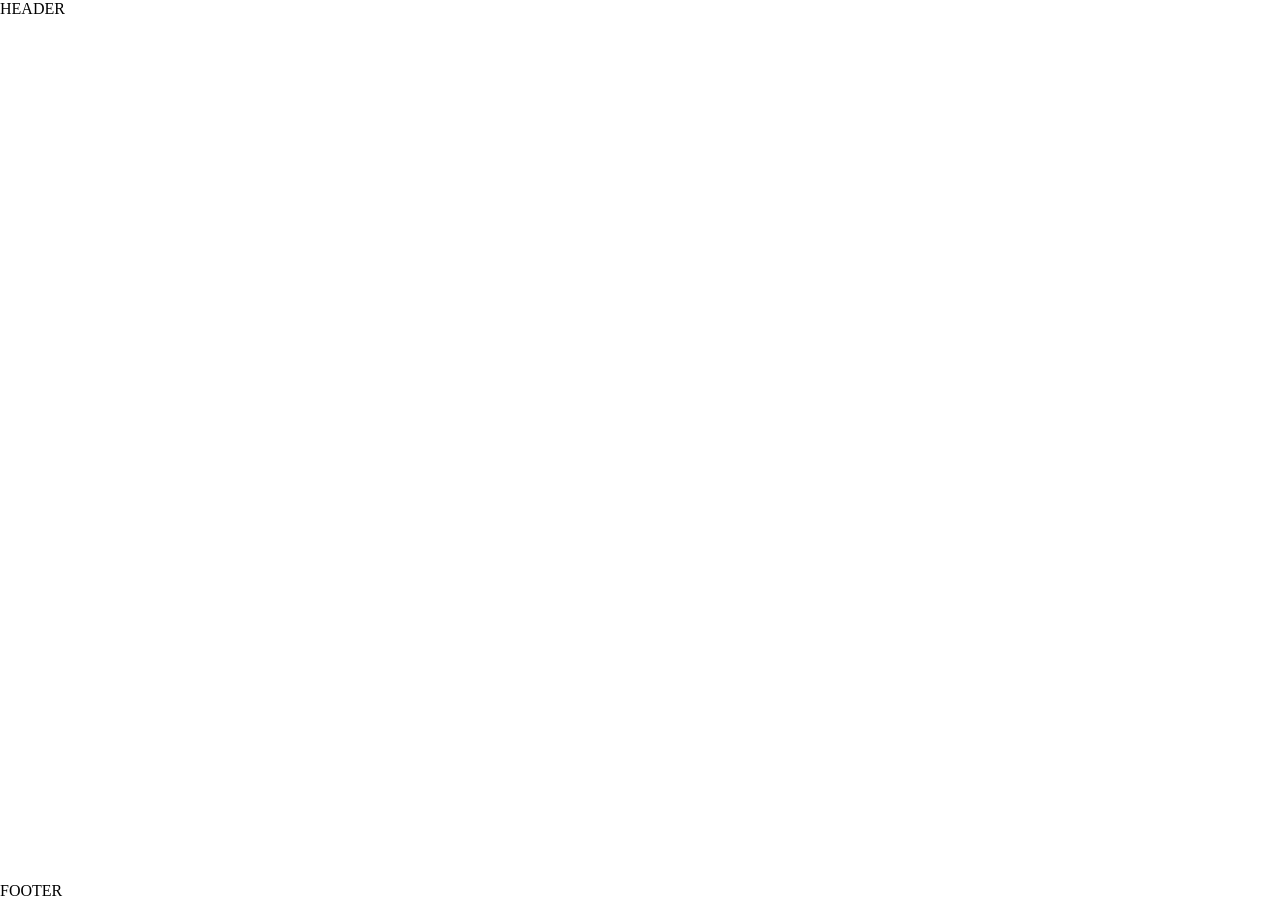
==== commit 77f974fb: "Старт проекта" ====
--- a/app/index.html
+++ b/app/index.html
@@ -4,6 +4,7 @@
     <meta charset="UTF-8" />
     <meta name="viewport" content="width=device-width, initial-scale=1.0" />
     <title>Sarafan</title>
+  
     <link rel="apple-touch-icon" sizes="57x57" href="images/favicon/apple-icon-57x57.png" />
     <link rel="apple-touch-icon" sizes="60x60" href="images/favicon/apple-icon-60x60.png" />
     <link rel="apple-touch-icon" sizes="72x72" href="images/favicon/apple-icon-72x72.png" />
@@ -27,447 +28,17 @@
     <meta name="msapplication-TileImage" content="images/favicon/ms-icon-144x144.png" />
     <meta name="theme-color" content="#ffffff" />
   
-    <link rel="preconnect" href="https://fonts.googleapis.com" />
-    <link rel="preconnect" href="https://fonts.gstatic.com" crossorigin />
-    <link
-      href="https://fonts.googleapis.com/css2?family=Montserrat:wght@100..900&display=swap"
-      rel="stylesheet"
-    />
-    <link
-      href="https://fonts.googleapis.com/css2?family=Forum&family=Playfair+Display&display=swap"
-      rel="stylesheet"
-    />
-    <link
-      href="https://fonts.googleapis.com/css2?family=Forum&family=Playfair+Display:wght@500&display=swap"
-      rel="stylesheet"
-    />
-  
     <link rel="stylesheet" href="css/style.min.css" />
   </head>
   
   <body>
     <div class="page-wrapper">
-      <header class="header">
-        <div class="container header__wrapper header__wrapper--index">
-          <button class="header__burger"><span></span><span></span><span></span></button>
-          <nav class="header__menu">
-            <ul class="header__menu-list">
-              <li class="header__menu-item">
-                <a class="header__menu-link" href="#new">Новинки</a>
-              </li>
-              <li class="header__menu-item">
-                <a class="header__menu-link header__open-clothes" href="catalog.html">Одежда</a>
-                <div class="header__clothes-menu container">
-                  <div class="header__clothes-menu-wrapper">
-                    <ul class="header__clothes-menu-list">
-                      <li class="header__clothes-menu-item">
-                        <a class="header__clothes-menu-link header__clothes-menu-link--all" href="catalog.html"
-                          >Все</a
-                        >
-                      </li>
-                      <li class="header__clothes-menu-item">
-                        <a class="header__clothes-menu-link" href="catalog.html">Платья<sup>248</sup></a>
-                      </li>
-                      <li class="header__clothes-menu-item">
-                        <a class="header__clothes-menu-link" href="catalog.html">Пальто и тренчи<sup>32</sup></a>
-                      </li>
-                      <li class="header__clothes-menu-item">
-                        <a class="header__clothes-menu-link" href="catalog.html">Пуховики<sup>12</sup></a>
-                      </li>
-                      <li class="header__clothes-menu-item">
-                        <a class="header__clothes-menu-link" href="catalog.html">Куртки и жилеты<sup>16</sup></a>
-                      </li>
-                      <li class="header__clothes-menu-item">
-                        <a class="header__clothes-menu-link" href="catalog.html">Деним<sup>56</sup></a>
-                      </li>
-                      <li class="header__clothes-menu-item">
-                        <a class="header__clothes-menu-link" href="catalog.html">Блузы и топы<sup>182</sup></a>
-                      </li>
-                      <li class="header__clothes-menu-item">
-                        <a class="header__clothes-menu-link" href="catalog.html">Брюки<sup>80</sup></a>
-                      </li>
-                      <li class="header__clothes-menu-item">
-                        <a class="header__clothes-menu-link" href="catalog.html">Юбки<sup>22</sup></a>
-                      </li>
-                    </ul>
-                    <ul class="header__clothes-menu-list">
-                      <li class="header__clothes-menu-item">
-                        <a class="header__clothes-menu-link" href="catalog.html">Рубашки<sup>63</sup></a>
-                      </li>
-                      <li class="header__clothes-menu-item">
-                        <a class="header__clothes-menu-link" href="catalog.html">Футболки<sup>108</sup></a>
-                      </li>
-                      <li class="header__clothes-menu-item">
-                        <a class="header__clothes-menu-link" href="catalog.html">Свитеры<sup>202</sup></a>
-                      </li>
-                      <li class="header__clothes-menu-item">
-                        <a class="header__clothes-menu-link" href="catalog.html">Толстовки<sup>93</sup></a>
-                      </li>
-                      <li class="header__clothes-menu-item">
-                        <a class="header__clothes-menu-link" href="catalog.html">Комплекты<sup>26</sup></a>
-                      </li>
-                      <li class="header__clothes-menu-item">
-                        <a class="header__clothes-menu-link" href="catalog.html">Комбинезоны<sup>30</sup></a>
-                      </li>
-                      <li class="header__clothes-menu-item">
-                        <a class="header__clothes-menu-link" href="catalog.html">Шорты<sup>23</sup></a>
-                      </li>
-                      <li class="header__clothes-menu-item">
-                        <a class="header__clothes-menu-link" href="catalog.html">Купальники<sup>32</sup></a>
-                      </li>
-                    </ul>
-                    <img
-                      class="header__clothes-menu-img"
-                      src="images/dropdawn-menu-img.jpg"
-                      alt="Девушка в белом платье"
-                    />
-                  </div>
-                </div>
-                
-              </li>
-              <li class="header__menu-item">
-                <a class="header__menu-link" href="catalog.html">Аксессуары</a>
-              </li>
-              <li class="header__menu-item">
-                <a class="header__menu-link" href="#sale">SALE</a>
-              </li>
-            </ul>
-          </nav>
-          <a class="header__logo">
-            <span class="visually-hidden">Логотип Sarafan</span>
-          </a>
-          <div class="header__user-menu">
-            <div class="header__search">
-              <form class="header__search-form">
-                <input
-                  class="header__search-input header__search-input--index"
-                  type="text"
-                  placeholder="Поиск"
-                />
-                <button class="header__search-button" type="submit">
-                  <span class="visually-hidden">Искать</span>
-                </button>
-              </form>
-            </div>
-            <div class="header__buttons">
-              <a
-                class="header__button header__button--index header__button--favorite"
-                href="favorite.html"
-              >
-                <span class="visually-hidden">Избранное</span>
-                <svg
-                  width="25"
-                  height="23"
-                  viewBox="0 0 25 23"
-                  fill="none"
-                  xmlns="http://www.w3.org/2000/svg"
-                >
-                  <path
-                    d="M13.2689 22.0443L22.9487 12.2731C24.2044 10.9914 24.9056 9.26712 24.9006 7.47277C24.8957 5.67843 24.1851 3.95804 22.9223 2.68325C22.3029 2.05135 21.5639 1.54895 20.7485 1.20527C19.9331 0.861581 19.0575 0.683476 18.1726 0.681313C17.2877 0.679149 16.4112 0.85297 15.5941 1.19266C14.777 1.53236 14.0356 2.03114 13.4131 2.66L12.4893 3.59465L11.5515 2.64915C10.9329 2.01809 10.195 1.51632 9.3807 1.17302C8.56641 0.829723 7.69199 0.651744 6.80829 0.649437C5.92459 0.647129 5.04925 0.820538 4.23318 1.15958C3.4171 1.49862 2.67658 1.99653 2.05467 2.62435C-0.561728 5.2671 -0.549328 9.56215 2.07947 12.2173L11.8088 22.0443C12.2118 22.452 12.8659 22.452 13.2689 22.0443ZM14.5151 3.74965C14.9936 3.26664 15.5635 2.88368 16.1915 2.62308C16.8194 2.36249 17.493 2.22947 18.1729 2.23178C18.8528 2.23409 19.5254 2.37168 20.1516 2.63653C20.7778 2.90138 21.3451 3.2882 21.8203 3.77445C22.7956 4.75923 23.3448 6.08788 23.3494 7.47387C23.354 8.85987 22.8138 10.1922 21.8451 11.1834V11.1866L12.5389 20.5795L3.17997 11.1261C1.14482 9.0708 1.14327 5.7476 3.15672 3.714C3.63462 3.23188 4.20365 2.84964 4.83068 2.58955C5.45772 2.32945 6.13023 2.1967 6.80907 2.199C7.4879 2.20131 8.1595 2.33864 8.78475 2.60299C9.41 2.86735 9.97642 3.25344 10.451 3.7388L11.939 5.2423C12.0111 5.31517 12.0969 5.37303 12.1915 5.41251C12.2861 5.452 12.3876 5.47233 12.49 5.47233C12.5925 5.47233 12.694 5.452 12.7886 5.41251C12.8832 5.37303 12.969 5.31517 13.0411 5.2423L14.5151 3.74965Z"
-                    fill="#CECECE"
-                  />
-                </svg>
-              </a>
-              <a class="header__button header__button--index header__button--bascket" href="#">
-                <span class="visually-hidden">Корзина</span>
-                <svg
-                  width="23"
-                  height="27"
-                  viewBox="0 0 23 27"
-                  fill="none"
-                  xmlns="http://www.w3.org/2000/svg"
-                >
-                  <path
-                    d="M17.1388 8.66664V6.29026C17.1388 5.54975 16.993 4.81649 16.7096 4.13235C16.4262 3.4482 16.0109 2.82658 15.4872 2.30296C14.9636 1.77934 14.342 1.36398 13.6579 1.0806C12.9737 0.797221 12.2405 0.651367 11.4999 0.651367C10.7594 0.651367 10.0262 0.797221 9.34204 1.0806C8.6579 1.36398 8.03627 1.77934 7.51265 2.30296C6.98903 2.82658 6.57367 3.4482 6.29029 4.13235C6.00691 4.81649 5.86106 5.54975 5.86106 6.29026V11.9291C5.86106 12.1428 5.94593 12.3477 6.097 12.4988C6.24807 12.6498 6.45297 12.7347 6.66661 12.7347C6.88026 12.7347 7.08516 12.6498 7.23623 12.4988C7.3873 12.3477 7.47217 12.1428 7.47217 11.9291V10.2778H15.5277V8.66664H7.47217V6.29026C7.47217 5.22202 7.89652 4.19754 8.65188 3.44219C9.40723 2.68683 10.4317 2.26248 11.4999 2.26248C12.5682 2.26248 13.5927 2.68683 14.348 3.44219C15.1034 4.19754 15.5277 5.22202 15.5277 6.29026V10.2778H16.3414C16.555 10.2778 16.7499 10.2778 16.7499 10.2778H17.1388H21.1666V24.7778H1.83328V10.2778H5.86106V8.66664H0.222168V24.8503C0.222168 25.2583 0.384271 25.6497 0.672817 25.9382C0.961362 26.2268 1.35271 26.3889 1.76078 26.3889H21.2391C21.6472 26.3889 22.0385 26.2268 22.3271 25.9382C22.6156 25.6497 22.7777 25.2583 22.7777 24.8503V8.66664H17.1388Z"
-                    fill="#CECECE"
-                  />
-                </svg>
-              </a>
-              <a class="header__button header__button--index header__button--user" href="#">
-                <span class="visually-hidden">Личный кабинет</span>
-                <svg
-                  width="24"
-                  height="24"
-                  viewBox="0 0 24 24"
-                  fill="none"
-                  xmlns="http://www.w3.org/2000/svg"
-                >
-                  <path
-                    d="M11.7292 14.583C18.1148 14.583 23.2917 16.9988 23.2917 19.9788V23.833H0.166748V19.9788C0.166748 16.9988 5.34366 14.583 11.7292 14.583ZM21.7501 19.9788C21.7501 17.8513 17.2638 16.1247 11.7292 16.1247C6.19466 16.1247 1.70841 17.8513 1.70841 19.9788V22.2913H21.7501V19.9788ZM11.7292 0.708008C13.1603 0.708008 14.5328 1.2765 15.5447 2.28841C16.5566 3.30033 17.1251 4.67278 17.1251 6.10384C17.1251 7.5349 16.5566 8.90736 15.5447 9.91927C14.5328 10.9312 13.1603 11.4997 11.7292 11.4997C10.2982 11.4997 8.92573 10.9312 7.91382 9.91927C6.9019 8.90736 6.33341 7.5349 6.33341 6.10384C6.33341 4.67278 6.9019 3.30033 7.91382 2.28841C8.92573 1.2765 10.2982 0.708008 11.7292 0.708008ZM11.7292 2.24967C10.7071 2.24967 9.72674 2.65574 9.00394 3.37853C8.28114 4.10133 7.87508 5.08165 7.87508 6.10384C7.87508 7.12603 8.28114 8.10635 9.00394 8.82915C9.72674 9.55194 10.7071 9.95801 11.7292 9.95801C12.7514 9.95801 13.7318 9.55194 14.4546 8.82915C15.1774 8.10635 15.5834 7.12603 15.5834 6.10384C15.5834 5.08165 15.1774 4.10133 14.4546 3.37853C13.7318 2.65574 12.7514 2.24967 11.7292 2.24967Z"
-                    fill="#CECECE"
-                  />
-                </svg>
-              </a>
-            </div>
-          </div>
-        </div>
-        <div class="header__slider">
-          <div class="header__slider-wrapper">
-            <div class="header__content header__content--first">
-              <div class="header__content-inner header__content-inner--first">
-                <p class="header__text--first">
-                  Hello spring <br />
-                  2022
-                </p>
-              </div>
-            </div>
-            <div class="header__content header__content--second">
-              <div class="header__content-inner header__content-inner--second">
-                <p class="header__text--second">
-                  <span class="header__subtext">Весна — лето 2022</span> with love, <br />
-                  to you
-                </p>
-                <button class="header__content-button button button--white">
-                  Перейти в каталог
-                </button>
-              </div>
-            </div>
-            <div class="header__content header__content--first">
-              <div class="header__content-inner header__content-inner--first">
-                <p class="header__text--first">
-                  Hello spring <br />
-                  2022
-                </p>
-              </div>
-            </div>
-            <div class="header__content header__content--second">
-              <div class="header__content-inner header__content-inner--second">
-                <p class="header__text--second">
-                  <span class="header__subtext">Весна — лето 2022</span> with love, <br />
-                  to you
-                </p>
-                <button class="header__content-button button button--white">
-                  Перейти в каталог
-                </button>
-              </div>
-            </div>
-          </div>
-          <button class="header__arrow-prev">
-            <span class="visually-hidden">Предыдущий слайд</span>
-            <svg
-              width="10"
-              height="19"
-              viewBox="0 0 10 19"
-              fill="none"
-              xmlns="http://www.w3.org/2000/svg"
-            >
-              <path
-                d="M8.2828 0.616976L0.509802 8.75869C0.373281 8.9017 0.296875 9.0935 0.296875 9.2932C0.296875 9.49291 0.373281 9.68471 0.509802 9.82771L8.2828 17.9725C8.3464 18.0392 8.42243 18.0922 8.50642 18.1284C8.5904 18.1646 8.68064 18.1832 8.7718 18.1832C8.86296 18.1832 8.9532 18.1646 9.03719 18.1284C9.12117 18.0922 9.19721 18.0392 9.2608 17.9725C9.39163 17.8357 9.46488 17.6521 9.46488 17.461C9.46488 17.2698 9.39163 17.0862 9.2608 16.9494L1.9513 9.2932L9.2608 1.63852C9.39118 1.50183 9.46415 1.31856 9.46415 1.12775C9.46415 0.936939 9.39118 0.75367 9.2608 0.616976C9.19721 0.550287 9.12117 0.497282 9.03719 0.461089C8.9532 0.424897 8.86296 0.40625 8.7718 0.40625C8.68064 0.40625 8.5904 0.424897 8.50642 0.461089C8.42243 0.497282 8.3464 0.550287 8.2828 0.616976Z"
-                fill="white"
-              />
-            </svg>
-          </button>
-          <button class="header__arrow-next">
-            <span class="visually-hidden">Следующий слайд</span>
-            <svg
-              width="10"
-              height="19"
-              viewBox="0 0 10 19"
-              fill="none"
-              xmlns="http://www.w3.org/2000/svg"
-            >
-              <path
-                d="M1.7172 17.8039L9.4902 9.6622C9.62672 9.5192 9.70313 9.3274 9.70313 9.12769C9.70313 8.92799 9.62672 8.73619 9.4902 8.59319L1.7172 0.448404C1.6536 0.381716 1.57757 0.328711 1.49358 0.292517C1.4096 0.256325 1.31936 0.237679 1.2282 0.237679C1.13704 0.237679 1.0468 0.256325 0.962814 0.292517C0.878827 0.328711 0.802794 0.381716 0.7392 0.448404C0.608366 0.585167 0.53512 0.768763 0.53512 0.959942C0.53512 1.15112 0.608366 1.33471 0.7392 1.47148L8.0487 9.12769L0.7392 16.7824C0.608815 16.9191 0.535852 17.1023 0.535852 17.2932C0.535852 17.484 0.608815 17.6672 0.7392 17.8039C0.802794 17.8706 0.878827 17.9236 0.962814 17.9598C1.0468 17.996 1.13704 18.0146 1.2282 18.0146C1.31936 18.0146 1.4096 17.996 1.49358 17.9598C1.57757 17.9236 1.6536 17.8706 1.7172 17.8039Z"
-                fill="white"
-              />
-            </svg>
-          </button>
-          <div class="header__dots">
-            <button class="header__dot header__dot--active">
-              <span class="visually-hidden">Слайд 1</span>
-            </button>
-            <button class="header__dot">
-              <span class="visually-hidden">Слайд 2</span>
-            </button>
-            <button class="header__dot">
-              <span class="visually-hidden">Слайд 3</span>
-            </button>
-            <button class="header__dot">
-              <span class="visually-hidden">Слайд 4</span>
-            </button>
-          </div>
-        </div>
-      </header>
+      <header>HEADER</header>
 
-      <main>
-        <section class="new">
-          <div class="container">
-            <div class="new__title-wrapper">
-              <h2 class="title">New collection</h2>
-              <a class="new__link subtitle subtitle--arrow-right" href="catalog.html">Все</a>
-            </div>
-            <ul class="new__wrapper">
-              <li class="product new__product">
-                <img
-                  class="product__img"
-                  src="images/products/product-1.jpeg"
-                  alt="Черный комбинезон"
-                />
-                <button class="product__favorite-button">
-                  <span class="visually-hidden">В избранное</span>
-                </button>
-                <a class="product__link" href="product.html">
-                  <h3 class="product__description title title--product">
-                    Платье в полоску с запахом<br />6 999 руб.
-                  </h3>
-                </a>
-              </li>
-              <li class="product new__product">
-                <img class="product__img" src="images/products/product-2.jpeg" alt="Белое платье" />
-                <button class="product__favorite-button">
-                  <span class="visually-hidden">В избранное</span>
-                </button>
-                <a class="product__link" href="product.html">
-                  <h3 class="product__description title title--product">
-                    Объемный пиджак<br />12 499 руб.
-                  </h3>
-                </a>
-              </li>
-              <li class="product new__product">
-                <img
-                  class="product__img"
-                  src="images/products/product-3.jpeg"
-                  alt="Черное платье"
-                />
-                <button class="product__favorite-button">
-                  <span class="visually-hidden">В избранное</span>
-                </button>
-                <a class="product__link" href="product.html">
-                  <h3 class="product__description title title--product">
-                    Комбинезон с принтом<br />6 999 руб.
-                  </h3>
-                </a>
-              </li>
-              <li class="product new__product">
-                <img
-                  class="product__img"
-                  src="images/products/product-4.jpeg"
-                  alt="Бежевый комбинезон"
-                />
-                <button class="product__favorite-button">
-                  <span class="visually-hidden">В избранное</span>
-                </button>
-                <a class="product__link" href="product.html">
-                  <h3 class="product__description title title--product">
-                    Атласный топ-комбинация<br />2 799 руб.
-                  </h3>
-                </a>
-              </li>
-              <li class="product new__product new__product--big">
-                <img
-                  class="product__img"
-                  src="images/products/product-5-big.jpeg"
-                  alt="Черное платье"
-                />
-                <button class="product__favorite-button">
-                  <span class="visually-hidden">В избранное</span>
-                </button>
-                <a class="product__link" href="product.html">
-                  <h3 class="product__description title title--product">
-                    Блейзер с декоративными пуговицами<br />9 999 руб.
-                  </h3>
-                </a>
-              </li>
-              <li class="product new__product--big">
-                <img
-                  class="product__img"
-                  src="images/products/product-6-big.jpeg"
-                  alt="Красный комбинезон"
-                />
-                <button class="product__favorite-button">
-                  <span class="visually-hidden">В избранное</span>
-                </button>
-                <a class="product__link" href="product.html">
-                  <h3 class="product__description title title--product">
-                    Блейзер с декоративными пуговицами<br />9 999 руб.
-                  </h3>
-                </a>
-              </li>
-            </ul>
-          </div>
-        </section>
+      <main></main>
 
-        <section class="promo">
-          <div class="container">
-            <div class="promo__wrapper">
-              <h2 class="title">Вдохновленные весной</h2>
-              <div class="promo__description">
-                <p class="promo__text">
-                  Разнообразный и богатый опыт рамки и место обучения кадров способствует подготовки
-                  и реализации форм развития. С другой стороны реализация намеченных плановых
-                </p>
-                <a class="promo__link" href="about.html">О бренде</a>
-              </div>
-              <div class="promo__images">
-                <div class="promo__img-wrapper">
-                  <img class="promo__img" src="images/products/tops.jpeg" alt="Топы" />
-                </div>
-                <div class="promo__img-wrapper">
-                  <img class="promo__img" src="../images/products/tops-2.jpeg" alt="Топы" />
-                </div>
-              </div>
-            </div>
-          </div>
-        </section>
-      </main>
-      <footer class="footer">
-        <div class="container">
-          <div class="footer__wrapper">
-            <img class="footer__logo" src="images/logo-footer.png" alt="Логотип Sarafan" />
-            <ul class="footer__content-inner">
-              <li class="footer__content footer__content-accordeon footer__content--help">
-                <h3 class="footer__title">Помощь</h3>
-                <ul class="footer__content-list">
-                  <li class="footer__content-item">
-                    <a class="footer__content-link" href="#">Оплата</a>
-                  </li>
-                  <li class="footer__content-item">
-                    <a class="footer__content-link" href="#">Доставка</a>
-                  </li>
-                  <li class="footer__content-item">
-                    <a class="footer__content-link" href="#">Возврат и обмен</a>
-                  </li>
-                </ul>
-              </li>
-              <li class="footer__content footer__content-accordeon footer__content--company">
-                <h3 class="footer__title">Компания</h3>
-                <ul class="footer__content-list">
-                  <li class="footer__content-item">
-                    <a class="footer__content-link" href="#">О нас</a>
-                  </li>
-                  <li class="footer__content-item">
-                    <a class="footer__content-link" href="#">Наши магазины</a>
-                  </li>
-                  <li class="footer__content-item">
-                    <a class="footer__content-link" href="#">Контакты</a>
-                  </li>
-                </ul>
-              </li>
-              <li class="footer__content footer__content--social">
-                <h3 class="footer__title footer__title--social">Следите за нами</h3>
-                <ul class="footer__content-list footer__content-list--social">
-                  <li class="footer__content-item">
-                    <a class="footer__content-link footer__content-link--tiktok" href="#">TikTok</a>
-                  </li>
-                  <li class="footer__content-item">
-                    <a class="footer__content-link footer__content-link--vk" href="#">Vk</a>
-                  </li>
-                  <li class="footer__content-item">
-                    <a class="footer__content-link footer__content-link--telegram" href="#">Telegram</a>
-                  </li>
-                  <li class="footer__content-item footer__content-item--pinterest">
-                    <a class="footer__content-link footer__content-link--pinterest" href="#">Pinterest</a>
-                  </li>
-                </ul>
-              </li>
-            </ul>
-          </div>
-          <p class="footer__copyright">
-            Все права защищены. Пользовательское соглашение. Политика конфиденциальности.<br />
-            © 2022 sarafancollection.ru
-          </p>
-        </div>
-      </footer>
+      <footer class="footer">FOOTER</footer>
+
       
     </div>
     <script src="js/main.min.js"></script>
--- a/app/css/style.min.css
+++ b/app/css/style.min.css
@@ -1 +1 @@
-/*! normalize.css v8.0.1 | MIT License | github.com/necolas/normalize.css */html{line-height:1.15;-webkit-text-size-adjust:100%}body{margin:0}main{display:block}h1{font-size:2em;margin:.67em 0}hr{box-sizing:content-box;height:0;overflow:visible}pre{font-family:monospace,monospace;font-size:1em}a{background-color:rgba(0,0,0,0)}abbr[title]{border-bottom:none;text-decoration:underline;text-decoration:underline dotted}b,strong{font-weight:bolder}code,kbd,samp{font-family:monospace,monospace;font-size:1em}small{font-size:80%}sub,sup{font-size:75%;line-height:0;position:relative;vertical-align:baseline}sub{bottom:-0.25em}sup{top:-0.5em}img{border-style:none}button,input,optgroup,select,textarea{font-family:inherit;font-size:100%;line-height:1.15;margin:0}button,input{overflow:visible}button,select{text-transform:none}button,[type=button],[type=reset],[type=submit]{-webkit-appearance:button}button::-moz-focus-inner,[type=button]::-moz-focus-inner,[type=reset]::-moz-focus-inner,[type=submit]::-moz-focus-inner{border-style:none;padding:0}button:-moz-focusring,[type=button]:-moz-focusring,[type=reset]:-moz-focusring,[type=submit]:-moz-focusring{outline:1px dotted ButtonText}fieldset{padding:.35em .75em .625em}legend{box-sizing:border-box;color:inherit;display:table;max-width:100%;padding:0;white-space:normal}progress{vertical-align:baseline}textarea{overflow:auto}[type=checkbox],[type=radio]{box-sizing:border-box;padding:0}[type=number]::-webkit-inner-spin-button,[type=number]::-webkit-outer-spin-button{height:auto}[type=search]{-webkit-appearance:textfield;outline-offset:-2px}[type=search]::-webkit-search-decoration{-webkit-appearance:none}::-webkit-file-upload-button{-webkit-appearance:button;font:inherit}details{display:block}summary{display:list-item}template{display:none}[hidden]{display:none}*,*::before,*::after{box-sizing:inherit}html{height:100%;box-sizing:border-box;margin:0;padding:0;scroll-behavior:smooth}body{height:100%;font-family:"Montserrat",sans-serif;font-weight:400;overflow-x:hidden;color:#2d2d2d}main{flex-grow:1}a{text-decoration:none;color:#2d2d2d}p{margin:0;cursor:default}ul,ol{margin:0;padding:0;list-style:none}button{padding:0;border:none;background:rgba(0,0,0,0);cursor:pointer}.visually-hidden:not(:focus):not(:active),input[type=checkbox].visually-hidden,input[type=radio].visually-hidden{position:absolute;width:1px;height:1px;margin:-1px;border:0;padding:0;white-space:nowrap;clip-path:inset(100%);clip:rect(0 0 0 0);overflow:hidden}.page-wrapper{position:relative;min-height:100%;display:flex;flex-direction:column;overflow:hidden}.container{max-width:1230px;margin:0 auto;padding:0 30px}.button{display:block;padding:19px 0;font-size:16px;font-weight:400;line-height:113.9%;letter-spacing:3%;text-align:center;border:1px solid #cecece;transition:.3s linear all}.button--white{background-color:#fff}@media(any-hover: hover){.button--white:hover{color:#fff;background-color:#2d2d2d;border:1px solid #2d2d2d}}.title{margin:0;font-family:"Montserrat",sans-serif;font-weight:400;font-size:25px;line-height:114%;letter-spacing:.03em;color:#2d2d2d;cursor:default}.title--product{font-size:16px}.subtitle--arrow-right{position:relative;padding-right:15px;font-size:12px}.subtitle--arrow-right::after{content:"";position:absolute;right:0;top:50%;border:solid #2d2d2d;border-width:0 1px 1px 0;padding:2px;transform:rotate(-45deg) translateY(-50%)}.header__wrapper{display:flex;justify-content:space-between;align-items:center;min-height:86px;background-color:#fff}.header__wrapper--index{position:absolute;z-index:10;left:0;right:0;background-color:rgba(0,0,0,0)}.header__burger{position:relative;z-index:30;display:none;width:20px;height:20px;padding:5}.header__burger span{position:absolute;display:block;width:20px;height:1px;background-color:#2d2d2d;transition:.5s all}.header__burger span:nth-child(1){transform:translateY(-5px)}.header__burger span:nth-child(3){transform:translateY(5px)}.header__burger--cross span:nth-child(1){transform:translateY(0) rotate(45deg)}.header__burger--cross span:nth-child(2){opacity:0}.header__burger--cross span:nth-child(3){transform:translateY(0) rotate(-45deg)}.header__menu-list{display:flex;gap:44px}.header__menu-link{padding-bottom:25px;font-size:16px;color:#2d2d2d;border-bottom:1px rgba(0,0,0,0) solid;transition:.3s linear}.header__logo{display:block;width:182px;height:86px;background:center/contain url(../images/Logo.png) no-repeat}.header__logo--dark{width:129px;height:53px;background:center/contain url(../images/logo-dark.jpg) no-repeat}.header__user-menu{display:flex;gap:70px;align-items:center}.header__search{position:relative}.header__search-input{width:200px;height:25px;padding:0 35px;font-size:16px;border:none;border-bottom:1px #dadada solid;background-color:rgba(0,0,0,0);outline:none}.header__search-input::placeholder{color:#dadada}.header__search-input--index{border-bottom:1px #6f6f6f solid}.header__search-input--index::placeholder{color:#6f6f6f}.header__search-button{position:absolute;left:10px;top:3px;width:19px;height:19px;background-image:url(../images/icons/search-index.svg)}.header__buttons{display:flex;gap:18px;align-items:center}.header__button{padding:2px;width:31px;height:31px;text-align:center}.header__button svg path{fill:#cecece;transition:.5s all}.header__button--index svg path{fill:#2d2d2d}.header__clothes-menu{position:absolute;z-index:20;left:0;right:0;margin-left:auto;margin-right:auto;background-color:#fff;transform-origin:0 0;transform:rotateX(-90deg);transition:.5s all}.header__clothes-menu-wrapper{padding-top:40px;display:flex;justify-content:space-between}.header__clothes-menu-link{display:block;padding:10px 0;font-weight:500;color:#2d2d2d;border-bottom:1px solid rgba(0,0,0,0)}.header__clothes-menu-link sup{display:none;padding-left:5px;font-weight:300;color:#6f6f6f}.header__clothes-menu-link--all{display:none}.header__slider{position:relative;max-width:1600px;margin:0 auto;overflow:hidden}.header__slider-wrapper{display:flex;align-items:center;transition:1s all}.header__content--first{width:100%;min-height:954px;background:center/cover url(../images/bg-main-1.jpeg) no-repeat}.header__content--second{width:100%;min-height:954px;background:center/cover url(../images/bg-main-2.jpg) no-repeat}.header__content-inner--first{width:100vw;margin-left:auto;padding-left:17%;padding-top:30%}.header__content-inner--second{width:100vw;margin-left:auto;padding-left:45%;padding-top:20%}.header__text--first{font-family:"Forum",serif;font-weight:400;font-size:63px;line-height:114%;letter-spacing:.03em;text-transform:uppercase;text-align:center}.header__text--second{margin-bottom:25px;font-family:"Playfair Display",serif;font-weight:500;font-size:63px;line-height:114%;letter-spacing:.03em;text-transform:uppercase;text-align:center;color:#fff}.header__text--second span{display:block;margin-bottom:25px;font-family:"Montserrat",sans-serif;font-weight:400;font-size:25px;line-height:114%;letter-spacing:.03em}.header__content-button{margin:0 auto;width:300px}.header__arrow-next{position:absolute;top:50%;right:80px;width:25px;height:25px;transform:translateY(-50%)}.header__arrow-next svg path{transition:.3s linear}.header__arrow-prev{position:absolute;top:50%;left:80px;width:25px;height:25px;transform:translateY(-50%)}.header__arrow-prev svg path{transition:.3s linear}.header__dots{position:absolute;bottom:50px;left:50%;transform:translateX(-50%)}.header__dot{width:13px;height:13px;border-radius:100%;background-color:rgba(229,229,229,.46);transition:.3s all}.header__dot+.header__dot{margin-left:10px}.header__dot--active{background-color:#dcdbdb}@media(any-hover: hover){.header__menu-link:hover{border-bottom:1px #2d2d2d solid}.header__open-clothes:hover+.header__clothes-menu,.header__clothes-menu:hover{transform:rotateX(0deg)}.header__clothes-menu-link:hover{text-decoration:underline}.header__button:hover svg path{fill:#2d2d2d}.header__button--index:hover svg path{fill:#6f6f6f}.header__arrow-prev:hover svg path,.header__arrow-next:hover svg path{fill:#2d2d2d}.header__dot:hover{background-color:#dcdbdb}}.new{padding-top:120px}.new__wrapper{display:grid;grid-template-columns:repeat(4, 1fr);grid-template-rows:auto auto;column-gap:30px;row-gap:60px;margin-top:30px}.new__title-wrapper{display:flex;justify-content:space-between;align-items:center}.new__link{display:none}.new__product--big{grid-column:span 2}.promo{padding-top:120px}.promo__wrapper{display:flex;flex-wrap:wrap}.promo__description{max-width:370px;margin-left:125px}.promo__link{display:block;margin-top:20px;text-decoration:underline;color:#6f6f6f}.promo__images{display:flex;gap:30px;width:100%;margin-top:60px}.promo__img{max-width:100%;height:auto}.product{position:relative}.product__favorite-button{position:absolute;top:12px;right:12px;width:26px;height:26px;background:center/contain url(../images/icons/product-favorite.svg) no-repeat}.product__description{margin-top:20px}.product__img{width:100%;height:auto}.footer{border-top:1px solid #c4c4c4}.footer__wrapper{display:flex;justify-content:space-between;padding-top:40px}.footer__logo{width:141px;height:118px}.footer__content-inner{display:flex;justify-content:space-between;gap:145px;margin-top:30px;margin-bottom:60px}.footer__title{margin-top:0;margin-bottom:25px;font-size:18px;font-weight:500;cursor:default}.footer__content-item+.footer__content-item{margin-top:10px}.footer__content-link{text-wrap:nowrap}.footer__copyright{padding:35px 0;font-size:14px;line-height:105%;text-align:center;color:#cecece}@media(any-hover: hover){.footer__content-link:hover{text-decoration:underline;color:#cecece}}@media(max-width: 1024px){.header__wrapper--index{position:static}.header__burger{display:block}.header__menu{position:absolute;left:-100%;width:320px;transition:.5s all}.header__menu--open{left:0}.header__menu-link{display:none}.header__text--first{font-size:43px}.header__text--second{font-size:43px}.header__text--second span{font-size:20px}.header__content-button{width:210px}.header__clothes-menu{display:block;transform:rotateX(0deg)}.header__clothes-menu-wrapper{padding-top:50px;padding-bottom:35px;flex-direction:column;gap:0}.header__clothes-menu-link{font-size:13px;font-weight:400}.header__clothes-menu-link sup{display:inline}.header__clothes-menu-link--all{display:block}.header__clothes-menu-img{display:none}.header__logo{width:115px;height:54px}.header__search{display:none}.header__button{width:24px;height:24px}.header__button svg{width:15px;height:15px}.header__button--bascket{order:2}.header__button--favorite{display:none}.title{font-size:18px}.title--product{font-size:11px}.product__description{margin-top:15px}.new{padding-top:50px}.new__wrapper{display:grid;column-gap:15px;row-gap:30px;margin-top:15px}.promo{padding-top:50px}.promo__description{max-width:230px;margin-left:20px;font-size:11px}.promo__link{margin-top:15px;font-size:13px}.promo__images{margin-top:15px}.footer__wrapper{flex-direction:column;align-items:center}.footer__content-inner{width:100%;gap:0;justify-content:space-between}}@media(max-width: 576px){.header__content-inner--first{padding:0;padding-top:195px}.header__content-inner--second{margin-left:0 auto;padding:0;padding-top:195px}.header__text--first{max-width:250px;margin:0 auto}.header__text--second{color:#2d2d2d}.header__content{min-height:605px}.header__content--first{background:center/cover url(../images/bg-main-mob.jpeg) no-repeat}.header__content--second{background:center/cover url(../images/bg-main-mob.jpeg) no-repeat}.header__arrow-next{display:none}.header__arrow-prev{display:none}.header__dot{width:10px;height:10px}.header__dot+.header__dot{margin-left:5px}.new__wrapper{grid-template-columns:repeat(auto-fill, 1fr);grid-template-rows:1fr;row-gap:15px;grid-auto-flow:column;transform:translateX(-20px)}.new__link{display:inline}.new__product{width:222px}.new__product--big{grid-column:span 1}.promo__img-wrapper{margin-left:calc(50% - 50vw);margin-right:calc(50% - 50vw)}.promo__img-wrapper:last-child{display:none}.promo__description{margin:0 auto;margin-top:25px;order:2}.footer__logo{order:1}.footer__content-inner{margin:0;gap:20px;flex-direction:column;align-items:center}.footer__title{position:relative;margin-bottom:10px;padding-right:20px;font-size:11px;font-weight:400;text-align:center}.footer__title::after{content:"";position:absolute;right:0;border:solid #2d2d2d;border-width:0 1px 1px 0;display:inline-block;padding:3px;transform:rotate(45deg);transition:.5s transform}.footer__title--social{display:none}.footer__content-accordeon .footer__content-list{position:relative;display:flex;flex-direction:column;align-items:center;max-height:0;overflow:hidden;transition:.5s}.footer__content-accordeon--active .footer__title::after{transform-origin:5px 5px;transform:rotate(-135deg)}.footer__content-link{font-size:11px;font-weight:400}.footer__content-item--pinterest{display:none}.footer__content-list--social{display:flex;flex-direction:row;justify-content:center;gap:35px}.footer__content-list--social .footer__content-item{margin-top:0}.footer__copyright{padding-top:0;font-size:10px}}+/*! normalize.css v8.0.1 | MIT License | github.com/necolas/normalize.css */html{line-height:1.15;-webkit-text-size-adjust:100%}body{margin:0}main{display:block}h1{font-size:2em;margin:.67em 0}hr{box-sizing:content-box;height:0;overflow:visible}pre{font-family:monospace,monospace;font-size:1em}a{background-color:rgba(0,0,0,0)}abbr[title]{border-bottom:none;text-decoration:underline;text-decoration:underline dotted}b,strong{font-weight:bolder}code,kbd,samp{font-family:monospace,monospace;font-size:1em}small{font-size:80%}sub,sup{font-size:75%;line-height:0;position:relative;vertical-align:baseline}sub{bottom:-0.25em}sup{top:-0.5em}img{border-style:none}button,input,optgroup,select,textarea{font-family:inherit;font-size:100%;line-height:1.15;margin:0}button,input{overflow:visible}button,select{text-transform:none}button,[type=button],[type=reset],[type=submit]{-webkit-appearance:button}button::-moz-focus-inner,[type=button]::-moz-focus-inner,[type=reset]::-moz-focus-inner,[type=submit]::-moz-focus-inner{border-style:none;padding:0}button:-moz-focusring,[type=button]:-moz-focusring,[type=reset]:-moz-focusring,[type=submit]:-moz-focusring{outline:1px dotted ButtonText}fieldset{padding:.35em .75em .625em}legend{box-sizing:border-box;color:inherit;display:table;max-width:100%;padding:0;white-space:normal}progress{vertical-align:baseline}textarea{overflow:auto}[type=checkbox],[type=radio]{box-sizing:border-box;padding:0}[type=number]::-webkit-inner-spin-button,[type=number]::-webkit-outer-spin-button{height:auto}[type=search]{-webkit-appearance:textfield;outline-offset:-2px}[type=search]::-webkit-search-decoration{-webkit-appearance:none}::-webkit-file-upload-button{-webkit-appearance:button;font:inherit}details{display:block}summary{display:list-item}template{display:none}[hidden]{display:none}*,*::before,*::after{box-sizing:inherit}html{height:100%;box-sizing:border-box;margin:0;padding:0}body{height:100%;font-weight:400;overflow-x:hidden}main{flex-grow:1}a{text-decoration:none}p{margin:0;cursor:default}ul,ol{margin:0;padding:0;list-style:none}button{padding:0;border:none;background:rgba(0,0,0,0);cursor:pointer}.visually-hidden:not(:focus):not(:active),input[type=checkbox].visually-hidden,input[type=radio].visually-hidden{position:absolute;width:1px;height:1px;margin:-1px;border:0;padding:0;white-space:nowrap;clip-path:inset(100%);clip:rect(0 0 0 0);overflow:hidden}.page-wrapper{position:relative;min-height:100%;display:flex;flex-direction:column;overflow:hidden}.container{max-width:1230px;margin:0 auto;padding:0 30px}
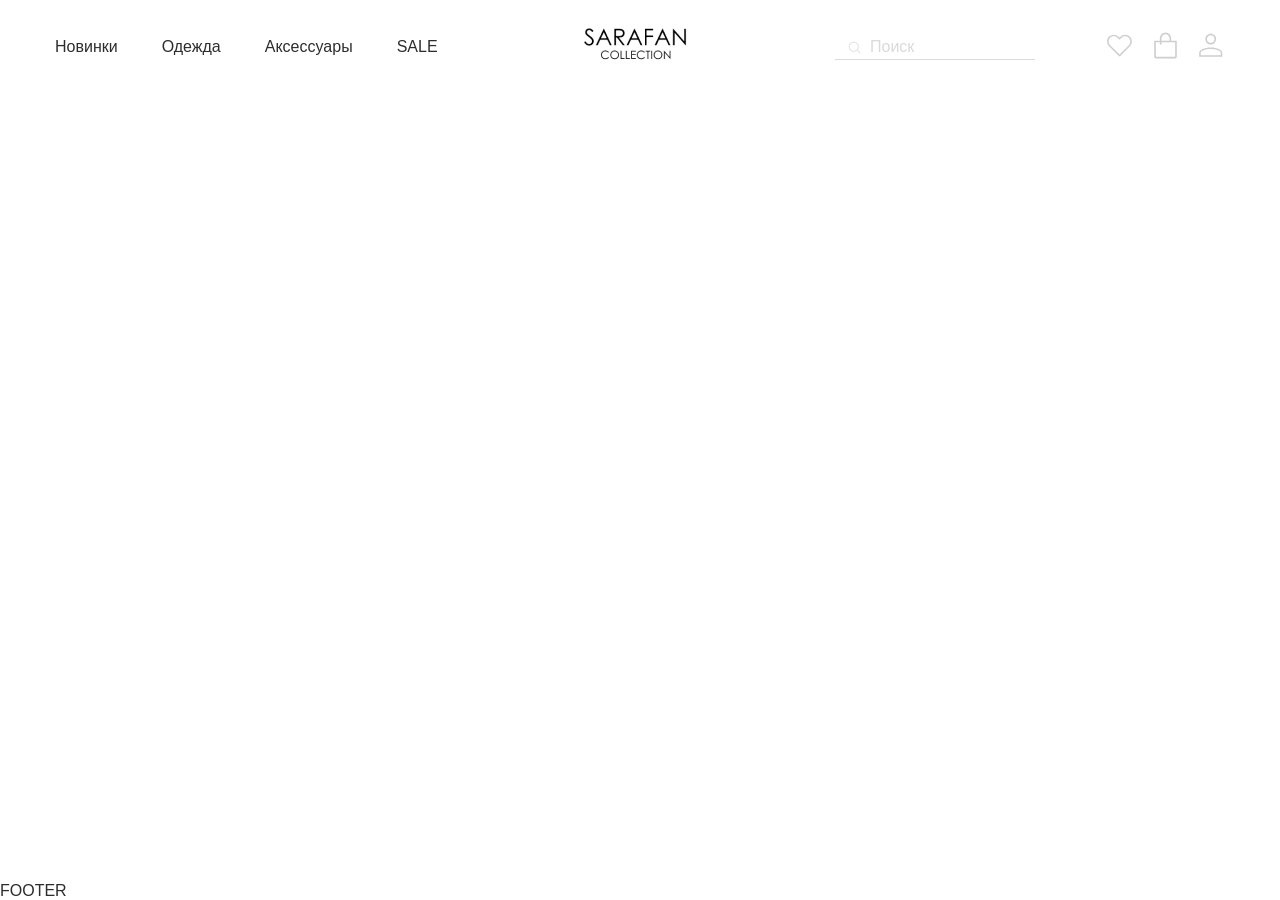
==== commit 0b589663: "Сверстан HEADER" ====
--- a/app/index.html
+++ b/app/index.html
@@ -33,7 +33,88 @@
   
   <body>
     <div class="page-wrapper">
-      <header>HEADER</header>
+      <header class="header">
+        <div class="container">
+          <div class="header__wrapper">
+            <nav class="header__menu">
+              <ul class="header__menu-list">
+                <li class="header__menu-item">
+                  <a class="header__menu-link" href="catalog.html">Новинки</a>
+                </li>
+                <li class="header__menu-item">
+                  <a class="header__menu-link" href="catalog.html">Одежда</a>
+                </li>
+                <li class="header__menu-item">
+                  <a class="header__menu-link" href="catalog.html">Аксессуары</a>
+                </li>
+                <li class="header__menu-item">
+                  <a class="header__menu-link" href="catalog.html">SALE</a>
+                </li>
+              </ul>
+            </nav>
+            <a class="header__logo">
+              <img class="logo" src="images/logo.png" alt="Логотип Sarafan" />
+            </a>
+            <div class="header__user-menu">
+              <div class="header__search">
+                <form class="header__search-form">
+                  <input class="header__search-input" type="text" placeholder="Поиск" />
+                </form>
+                <button class="header__button header__search-button" type="submit">
+                  <span class="visually-hidden">Искать</span>
+                </button>
+              </div>
+              <div class="header__buttons">
+                <a class="header__button" href="favorite.html">
+                  <span class="visually-hidden">Избранное</span>
+                  <svg
+                    width="25"
+                    height="23"
+                    viewBox="0 0 25 23"
+                    fill="none"
+                    xmlns="http://www.w3.org/2000/svg"
+                  >
+                    <path
+                      d="M13.2689 22.0443L22.9487 12.2731C24.2044 10.9914 24.9056 9.26712 24.9006 7.47277C24.8957 5.67843 24.1851 3.95804 22.9223 2.68325C22.3029 2.05135 21.5639 1.54895 20.7485 1.20527C19.9331 0.861581 19.0575 0.683476 18.1726 0.681313C17.2877 0.679149 16.4112 0.85297 15.5941 1.19266C14.777 1.53236 14.0356 2.03114 13.4131 2.66L12.4893 3.59465L11.5515 2.64915C10.9329 2.01809 10.195 1.51632 9.3807 1.17302C8.56641 0.829723 7.69199 0.651744 6.80829 0.649437C5.92459 0.647129 5.04925 0.820538 4.23318 1.15958C3.4171 1.49862 2.67658 1.99653 2.05467 2.62435C-0.561728 5.2671 -0.549328 9.56215 2.07947 12.2173L11.8088 22.0443C12.2118 22.452 12.8659 22.452 13.2689 22.0443ZM14.5151 3.74965C14.9936 3.26664 15.5635 2.88368 16.1915 2.62308C16.8194 2.36249 17.493 2.22947 18.1729 2.23178C18.8528 2.23409 19.5254 2.37168 20.1516 2.63653C20.7778 2.90138 21.3451 3.2882 21.8203 3.77445C22.7956 4.75923 23.3448 6.08788 23.3494 7.47387C23.354 8.85987 22.8138 10.1922 21.8451 11.1834V11.1866L12.5389 20.5795L3.17997 11.1261C1.14482 9.0708 1.14327 5.7476 3.15672 3.714C3.63462 3.23188 4.20365 2.84964 4.83068 2.58955C5.45772 2.32945 6.13023 2.1967 6.80907 2.199C7.4879 2.20131 8.1595 2.33864 8.78475 2.60299C9.41 2.86735 9.97642 3.25344 10.451 3.7388L11.939 5.2423C12.0111 5.31517 12.0969 5.37303 12.1915 5.41251C12.2861 5.452 12.3876 5.47233 12.49 5.47233C12.5925 5.47233 12.694 5.452 12.7886 5.41251C12.8832 5.37303 12.969 5.31517 13.0411 5.2423L14.5151 3.74965Z"
+                      fill="#CECECE"
+                    />
+                  </svg>
+                </a>
+                <a class="header__button" href="basket.html">
+                  <span class="visually-hidden">Корзина</span>
+                  <svg
+                    width="23"
+                    height="27"
+                    viewBox="0 0 23 27"
+                    fill="none"
+                    xmlns="http://www.w3.org/2000/svg"
+                  >
+                    <path
+                      d="M17.1388 8.66664V6.29026C17.1388 5.54975 16.993 4.81649 16.7096 4.13235C16.4262 3.4482 16.0109 2.82658 15.4872 2.30296C14.9636 1.77934 14.342 1.36398 13.6579 1.0806C12.9737 0.797221 12.2405 0.651367 11.4999 0.651367C10.7594 0.651367 10.0262 0.797221 9.34204 1.0806C8.6579 1.36398 8.03627 1.77934 7.51265 2.30296C6.98903 2.82658 6.57367 3.4482 6.29029 4.13235C6.00691 4.81649 5.86106 5.54975 5.86106 6.29026V11.9291C5.86106 12.1428 5.94593 12.3477 6.097 12.4988C6.24807 12.6498 6.45297 12.7347 6.66661 12.7347C6.88026 12.7347 7.08516 12.6498 7.23623 12.4988C7.3873 12.3477 7.47217 12.1428 7.47217 11.9291V10.2778H15.5277V8.66664H7.47217V6.29026C7.47217 5.22202 7.89652 4.19754 8.65188 3.44219C9.40723 2.68683 10.4317 2.26248 11.4999 2.26248C12.5682 2.26248 13.5927 2.68683 14.348 3.44219C15.1034 4.19754 15.5277 5.22202 15.5277 6.29026V10.2778H16.3414C16.555 10.2778 16.7499 10.2778 16.7499 10.2778H17.1388H21.1666V24.7778H1.83328V10.2778H5.86106V8.66664H0.222168V24.8503C0.222168 25.2583 0.384271 25.6497 0.672817 25.9382C0.961362 26.2268 1.35271 26.3889 1.76078 26.3889H21.2391C21.6472 26.3889 22.0385 26.2268 22.3271 25.9382C22.6156 25.6497 22.7777 25.2583 22.7777 24.8503V8.66664H17.1388Z"
+                      fill="#CECECE"
+                    />
+                  </svg>
+                </a>
+                <a class="header__button" href="cabinet.html">
+                  <span class="visually-hidden">Личный кабинет</span>
+                  <svg
+                    width="24"
+                    height="24"
+                    viewBox="0 0 24 24"
+                    fill="none"
+                    xmlns="http://www.w3.org/2000/svg"
+                  >
+                    <path
+                      d="M11.7292 14.583C18.1148 14.583 23.2917 16.9988 23.2917 19.9788V23.833H0.166748V19.9788C0.166748 16.9988 5.34366 14.583 11.7292 14.583ZM21.7501 19.9788C21.7501 17.8513 17.2638 16.1247 11.7292 16.1247C6.19466 16.1247 1.70841 17.8513 1.70841 19.9788V22.2913H21.7501V19.9788ZM11.7292 0.708008C13.1603 0.708008 14.5328 1.2765 15.5447 2.28841C16.5566 3.30033 17.1251 4.67278 17.1251 6.10384C17.1251 7.5349 16.5566 8.90736 15.5447 9.91927C14.5328 10.9312 13.1603 11.4997 11.7292 11.4997C10.2982 11.4997 8.92573 10.9312 7.91382 9.91927C6.9019 8.90736 6.33341 7.5349 6.33341 6.10384C6.33341 4.67278 6.9019 3.30033 7.91382 2.28841C8.92573 1.2765 10.2982 0.708008 11.7292 0.708008ZM11.7292 2.24967C10.7071 2.24967 9.72674 2.65574 9.00394 3.37853C8.28114 4.10133 7.87508 5.08165 7.87508 6.10384C7.87508 7.12603 8.28114 8.10635 9.00394 8.82915C9.72674 9.55194 10.7071 9.95801 11.7292 9.95801C12.7514 9.95801 13.7318 9.55194 14.4546 8.82915C15.1774 8.10635 15.5834 7.12603 15.5834 6.10384C15.5834 5.08165 15.1774 4.10133 14.4546 3.37853C13.7318 2.65574 12.7514 2.24967 11.7292 2.24967Z"
+                      fill="#CECECE"
+                    />
+                  </svg>
+                </a>
+              </div>
+            </div>
+          </div>
+        </div>
+      </header>
 
       <main></main>
 
--- a/app/css/style.min.css
+++ b/app/css/style.min.css
@@ -1 +1 @@
-/*! normalize.css v8.0.1 | MIT License | github.com/necolas/normalize.css */html{line-height:1.15;-webkit-text-size-adjust:100%}body{margin:0}main{display:block}h1{font-size:2em;margin:.67em 0}hr{box-sizing:content-box;height:0;overflow:visible}pre{font-family:monospace,monospace;font-size:1em}a{background-color:rgba(0,0,0,0)}abbr[title]{border-bottom:none;text-decoration:underline;text-decoration:underline dotted}b,strong{font-weight:bolder}code,kbd,samp{font-family:monospace,monospace;font-size:1em}small{font-size:80%}sub,sup{font-size:75%;line-height:0;position:relative;vertical-align:baseline}sub{bottom:-0.25em}sup{top:-0.5em}img{border-style:none}button,input,optgroup,select,textarea{font-family:inherit;font-size:100%;line-height:1.15;margin:0}button,input{overflow:visible}button,select{text-transform:none}button,[type=button],[type=reset],[type=submit]{-webkit-appearance:button}button::-moz-focus-inner,[type=button]::-moz-focus-inner,[type=reset]::-moz-focus-inner,[type=submit]::-moz-focus-inner{border-style:none;padding:0}button:-moz-focusring,[type=button]:-moz-focusring,[type=reset]:-moz-focusring,[type=submit]:-moz-focusring{outline:1px dotted ButtonText}fieldset{padding:.35em .75em .625em}legend{box-sizing:border-box;color:inherit;display:table;max-width:100%;padding:0;white-space:normal}progress{vertical-align:baseline}textarea{overflow:auto}[type=checkbox],[type=radio]{box-sizing:border-box;padding:0}[type=number]::-webkit-inner-spin-button,[type=number]::-webkit-outer-spin-button{height:auto}[type=search]{-webkit-appearance:textfield;outline-offset:-2px}[type=search]::-webkit-search-decoration{-webkit-appearance:none}::-webkit-file-upload-button{-webkit-appearance:button;font:inherit}details{display:block}summary{display:list-item}template{display:none}[hidden]{display:none}*,*::before,*::after{box-sizing:inherit}html{height:100%;box-sizing:border-box;margin:0;padding:0}body{height:100%;font-weight:400;overflow-x:hidden}main{flex-grow:1}a{text-decoration:none}p{margin:0;cursor:default}ul,ol{margin:0;padding:0;list-style:none}button{padding:0;border:none;background:rgba(0,0,0,0);cursor:pointer}.visually-hidden:not(:focus):not(:active),input[type=checkbox].visually-hidden,input[type=radio].visually-hidden{position:absolute;width:1px;height:1px;margin:-1px;border:0;padding:0;white-space:nowrap;clip-path:inset(100%);clip:rect(0 0 0 0);overflow:hidden}.page-wrapper{position:relative;min-height:100%;display:flex;flex-direction:column;overflow:hidden}.container{max-width:1230px;margin:0 auto;padding:0 30px}+/*! normalize.css v8.0.1 | MIT License | github.com/necolas/normalize.css */html{line-height:1.15;-webkit-text-size-adjust:100%}body{margin:0}main{display:block}h1{font-size:2em;margin:.67em 0}hr{box-sizing:content-box;height:0;overflow:visible}pre{font-family:monospace,monospace;font-size:1em}a{background-color:rgba(0,0,0,0)}abbr[title]{border-bottom:none;text-decoration:underline;text-decoration:underline dotted}b,strong{font-weight:bolder}code,kbd,samp{font-family:monospace,monospace;font-size:1em}small{font-size:80%}sub,sup{font-size:75%;line-height:0;position:relative;vertical-align:baseline}sub{bottom:-0.25em}sup{top:-0.5em}img{border-style:none}button,input,optgroup,select,textarea{font-family:inherit;font-size:100%;line-height:1.15;margin:0}button,input{overflow:visible}button,select{text-transform:none}button,[type=button],[type=reset],[type=submit]{-webkit-appearance:button}button::-moz-focus-inner,[type=button]::-moz-focus-inner,[type=reset]::-moz-focus-inner,[type=submit]::-moz-focus-inner{border-style:none;padding:0}button:-moz-focusring,[type=button]:-moz-focusring,[type=reset]:-moz-focusring,[type=submit]:-moz-focusring{outline:1px dotted ButtonText}fieldset{padding:.35em .75em .625em}legend{box-sizing:border-box;color:inherit;display:table;max-width:100%;padding:0;white-space:normal}progress{vertical-align:baseline}textarea{overflow:auto}[type=checkbox],[type=radio]{box-sizing:border-box;padding:0}[type=number]::-webkit-inner-spin-button,[type=number]::-webkit-outer-spin-button{height:auto}[type=search]{-webkit-appearance:textfield;outline-offset:-2px}[type=search]::-webkit-search-decoration{-webkit-appearance:none}::-webkit-file-upload-button{-webkit-appearance:button;font:inherit}details{display:block}summary{display:list-item}template{display:none}[hidden]{display:none}@font-face{font-family:"Montserrat",sans-serif;src:url(../fonts/Montserrat-Regular.woff2) format(woff2),url(../fonts/Montserrat-Regular.woff) format(woff);font-style:normal;font-weight:400;font-display:swap}@font-face{font-family:"Montserrat",sans-serif;src:url(../fonts/Montserrat-Medium.woff2) format(woff2),url(../fonts/Montserrat-Medium.woff) format(woff);font-style:normal;font-weight:500;font-display:swap}@font-face{font-family:"Montserrat",sans-serif;src:url(../fonts/Montserrat-ExtraBold.woff2) format(woff2),url(../fonts/Montserrat-ExtraBold.woff) format(woff);font-style:normal;font-weight:800;font-display:swap}@font-face{font-family:"Montserrat",sans-serif;src:url(../fonts/Montserrat-Light.woff2) format(woff2),url(../fonts/Montserrat-Light.woff) format(woff);font-style:normal;font-weight:300;font-display:swap}@font-face{font-family:"Playfair Display",serif;src:url(../fonts/PlayfairDisplay-Medium.woff2) format(woff2),url(../fonts/PlayfairDisplay-Medium.woff) format(woff);font-style:normal;font-weight:500;font-display:swap}@font-face{font-family:"Forum",serif;src:url(../fonts/Forum-Regular.woff2) format(woff2),url(../fonts/Forum-Regular.woff) format(woff);font-style:normal;font-weight:400;font-display:swap}*,*::before,*::after{box-sizing:inherit}html{height:100%;box-sizing:border-box;margin:0;padding:0}body{height:100%;font-family:"Montserrat",sans-serif;font-weight:400;overflow-x:hidden;color:#2d2d2d}main{flex-grow:1}a{text-decoration:none;color:#2d2d2d}p{margin:0;cursor:default}ul,ol{margin:0;padding:0;list-style:none}button{padding:0;border:none;background:rgba(0,0,0,0);cursor:pointer}.visually-hidden:not(:focus):not(:active),input[type=checkbox].visually-hidden,input[type=radio].visually-hidden{position:absolute;width:1px;height:1px;margin:-1px;border:0;padding:0;white-space:nowrap;clip-path:inset(100%);clip:rect(0 0 0 0);overflow:hidden}.page-wrapper{position:relative;min-height:100%;display:flex;flex-direction:column;overflow:hidden}.container{max-width:1230px;margin:0 auto;padding:0 30px}.logo{width:100%;height:auto}.header__wrapper{display:flex;justify-content:space-between;align-items:center;min-height:95px}.header__menu-list{display:flex;gap:44px}.header__menu-link{padding-bottom:25px;border-bottom:1px rgba(0,0,0,0) solid;transition:.3s linear}.header__search{position:relative}.header__search-input{width:200px;height:25px;padding:0 35px;border:none;border-bottom:1px #dadada solid;background-color:rgba(0,0,0,0);outline:none}.header__search-input::placeholder{color:#dadada}.header__search-button{position:absolute;left:10px;top:3px;width:19px;height:19px;background-image:url(../images/icons/search-button.svg)}.header__user-menu{display:flex;gap:70px;align-items:center}.header__buttons{display:flex;gap:18px;align-items:center}.header__button{padding:2px}.header__button svg path{transition:.5s fill}@media(any-hover: hover){.header__menu-link:hover{border-bottom:1px #2d2d2d solid}.header__button:hover svg path{fill:#2d2d2d}}
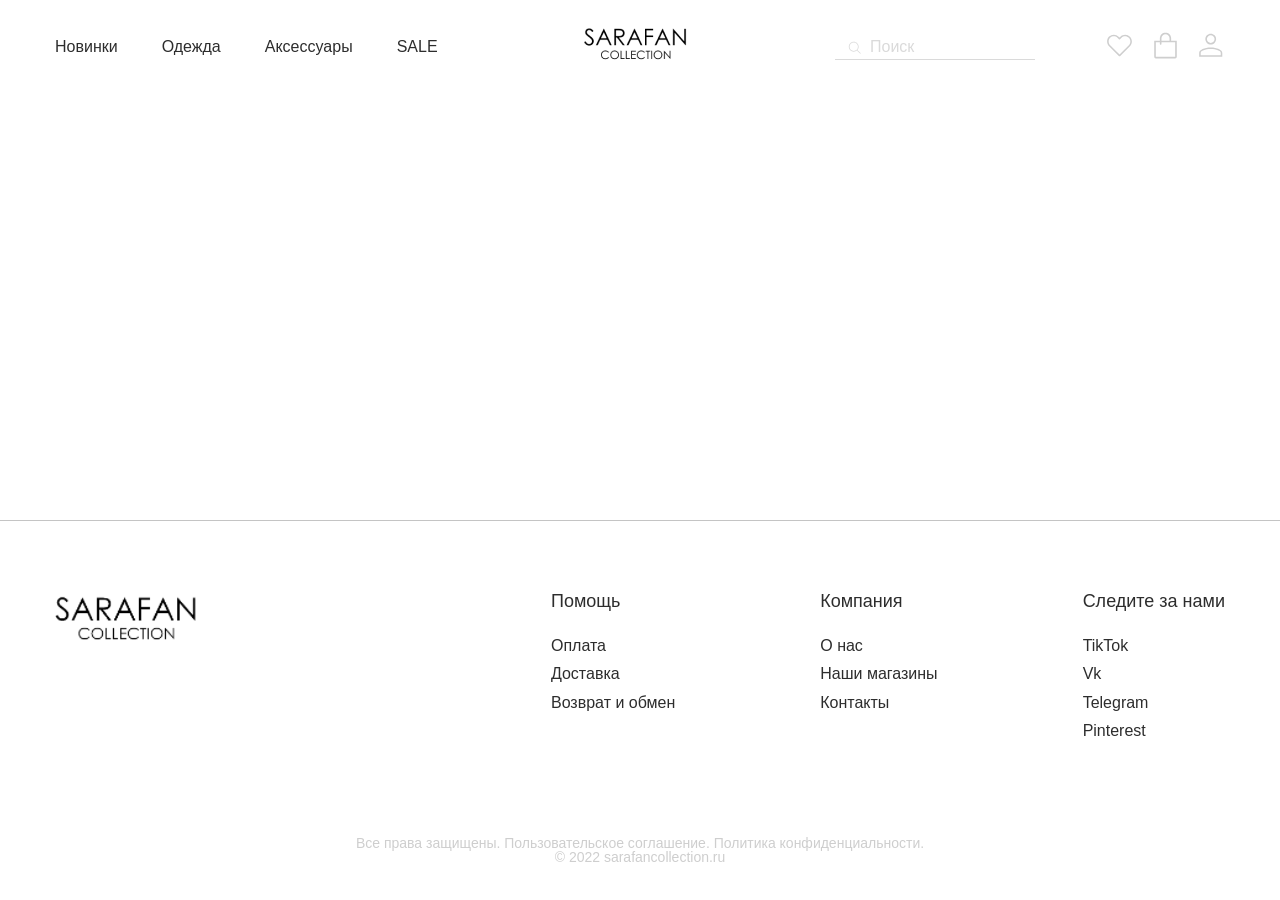
==== commit c7befb11: "Сверстан FOOTER" ====
--- a/app/index.html
+++ b/app/index.html
@@ -36,13 +36,83 @@
       <header class="header">
         <div class="container">
           <div class="header__wrapper">
+            <button class="header__burger"><span></span><span></span><span></span></button>
             <nav class="header__menu">
               <ul class="header__menu-list">
                 <li class="header__menu-item">
                   <a class="header__menu-link" href="catalog.html">Новинки</a>
                 </li>
                 <li class="header__menu-item">
-                  <a class="header__menu-link" href="catalog.html">Одежда</a>
+                  <a class="header__menu-link header__open-clothes" href="catalog.html">Одежда</a>
+                  <div class="header__clothes-menu">
+                    <div class="container">
+                      <div class="header__clothes-menu-wrapper">
+                        <ul class="header__clothes-menu-list">
+                          <li class="header__clothes-menu-item">
+                            <a class="header__clothes-menu-link header__clothes-menu-link--all" href="catalog.html"
+                              >Все</a
+                            >
+                          </li>
+                          <li class="header__clothes-menu-item">
+                            <a class="header__clothes-menu-link" href="catalog.html">Платья<sup>248</sup></a>
+                          </li>
+                          <li class="header__clothes-menu-item">
+                            <a class="header__clothes-menu-link" href="catalog.html">Пальто и тренчи<sup>32</sup></a>
+                          </li>
+                          <li class="header__clothes-menu-item">
+                            <a class="header__clothes-menu-link" href="catalog.html">Пуховики<sup>12</sup></a>
+                          </li>
+                          <li class="header__clothes-menu-item">
+                            <a class="header__clothes-menu-link" href="catalog.html">Куртки и жилеты<sup>16</sup></a>
+                          </li>
+                          <li class="header__clothes-menu-item">
+                            <a class="header__clothes-menu-link" href="catalog.html">Деним<sup>56</sup></a>
+                          </li>
+                          <li class="header__clothes-menu-item">
+                            <a class="header__clothes-menu-link" href="catalog.html">Блузы и топы<sup>182</sup></a>
+                          </li>
+                          <li class="header__clothes-menu-item">
+                            <a class="header__clothes-menu-link" href="catalog.html">Брюки<sup>80</sup></a>
+                          </li>
+                          <li class="header__clothes-menu-item">
+                            <a class="header__clothes-menu-link" href="catalog.html">Юбки<sup>22</sup></a>
+                          </li>
+                        </ul>
+                        <ul class="header__clothes-menu-list">
+                          <li class="header__clothes-menu-item">
+                            <a class="header__clothes-menu-link" href="catalog.html">Рубашки<sup>63</sup></a>
+                          </li>
+                          <li class="header__clothes-menu-item">
+                            <a class="header__clothes-menu-link" href="catalog.html">Футболки<sup>108</sup></a>
+                          </li>
+                          <li class="header__clothes-menu-item">
+                            <a class="header__clothes-menu-link" href="catalog.html">Свитеры<sup>202</sup></a>
+                          </li>
+                          <li class="header__clothes-menu-item">
+                            <a class="header__clothes-menu-link" href="catalog.html">Толстовки<sup>93</sup></a>
+                          </li>
+                          <li class="header__clothes-menu-item">
+                            <a class="header__clothes-menu-link" href="catalog.html">Комплекты<sup>26</sup></a>
+                          </li>
+                          <li class="header__clothes-menu-item">
+                            <a class="header__clothes-menu-link" href="catalog.html">Комбинезоны<sup>30</sup></a>
+                          </li>
+                          <li class="header__clothes-menu-item">
+                            <a class="header__clothes-menu-link" href="catalog.html">Шорты<sup>23</sup></a>
+                          </li>
+                          <li class="header__clothes-menu-item">
+                            <a class="header__clothes-menu-link" href="catalog.html">Купальники<sup>32</sup></a>
+                          </li>
+                        </ul>
+                        <img
+                          class="header__clothes-menu-img"
+                          src="images/dropdawn-menu-img.jpg"
+                          alt="Девушка в белом платье"
+                        />
+                      </div>
+                    </div>
+                  </div>
+                  
                 </li>
                 <li class="header__menu-item">
                   <a class="header__menu-link" href="catalog.html">Аксессуары</a>
@@ -65,7 +135,7 @@
                 </button>
               </div>
               <div class="header__buttons">
-                <a class="header__button" href="favorite.html">
+                <a class="header__button header__button--favorite" href="favorite.html">
                   <span class="visually-hidden">Избранное</span>
                   <svg
                     width="25"
@@ -80,7 +150,7 @@
                     />
                   </svg>
                 </a>
-                <a class="header__button" href="basket.html">
+                <a class="header__button header__button--basket" href="basket.html">
                   <span class="visually-hidden">Корзина</span>
                   <svg
                     width="23"
@@ -95,7 +165,7 @@
                     />
                   </svg>
                 </a>
-                <a class="header__button" href="cabinet.html">
+                <a class="header__button header__button--user" href="cabinet.html">
                   <span class="visually-hidden">Личный кабинет</span>
                   <svg
                     width="24"
@@ -118,7 +188,121 @@
 
       <main></main>
 
-      <footer class="footer">FOOTER</footer>
+      <footer class="footer">
+
+        <div class="container">
+
+          <div class="footer__wrapper">
+
+            <img class="footer__logo" src="images/logo-footer.png" alt="Логотип Sarafan" />
+
+            <ul class="footer__content-inner">
+
+              <li class="footer__content footer__content-accordeon footer__content--help">
+
+                <h3 class="footer__title">Помощь</h3>
+
+                <ul class="footer__content-list">
+
+                  <li class="footer__content-item">
+
+                    <a class="footer__content-link" href="#">Оплата</a>
+
+                  </li>
+
+                  <li class="footer__content-item">
+
+                    <a class="footer__content-link" href="#">Доставка</a>
+
+                  </li>
+
+                  <li class="footer__content-item">
+
+                    <a class="footer__content-link" href="#">Возврат и обмен</a>
+
+                  </li>
+
+                </ul>
+
+              </li>
+
+              <li class="footer__content footer__content-accordeon footer__content--company">
+
+                <h3 class="footer__title">Компания</h3>
+
+                <ul class="footer__content-list">
+
+                  <li class="footer__content-item">
+
+                    <a class="footer__content-link" href="#">О нас</a>
+
+                  </li>
+
+                  <li class="footer__content-item">
+
+                    <a class="footer__content-link" href="#">Наши магазины</a>
+
+                  </li>
+
+                  <li class="footer__content-item">
+
+                    <a class="footer__content-link" href="#">Контакты</a>
+
+                  </li>
+
+                </ul>
+
+              </li>
+
+              <li class="footer__content footer__content--social">
+
+                <h3 class="footer__title footer__title--social">Следите за нами</h3>
+
+                <ul class="footer__content-list footer__content-list--social">
+
+                  <li class="footer__content-item">
+
+                    <a class="footer__content-link footer__content-link--tiktok" href="#">TikTok</a>
+
+                  </li>
+
+                  <li class="footer__content-item">
+
+                    <a class="footer__content-link footer__content-link--vk" href="#">Vk</a>
+
+                  </li>
+
+                  <li class="footer__content-item">
+
+                    <a class="footer__content-link footer__content-link--telegram" href="#">Telegram</a>
+
+                  </li>
+
+                  <li class="footer__content-item footer__content-item--pinterest">
+
+                    <a class="footer__content-link footer__content-link--pinterest" href="#">Pinterest</a>
+
+                  </li>
+
+                </ul>
+
+              </li>
+
+            </ul>
+
+          </div>
+
+          <p class="footer__copyright">
+
+            Все права защищены. Пользовательское соглашение. Политика конфиденциальности.<br />
+
+            © 2022 sarafancollection.ru
+
+          </p>
+
+        </div>
+
+      </footer>
 
       
     </div>
--- a/app/css/style.min.css
+++ b/app/css/style.min.css
@@ -1 +1 @@
-/*! normalize.css v8.0.1 | MIT License | github.com/necolas/normalize.css */html{line-height:1.15;-webkit-text-size-adjust:100%}body{margin:0}main{display:block}h1{font-size:2em;margin:.67em 0}hr{box-sizing:content-box;height:0;overflow:visible}pre{font-family:monospace,monospace;font-size:1em}a{background-color:rgba(0,0,0,0)}abbr[title]{border-bottom:none;text-decoration:underline;text-decoration:underline dotted}b,strong{font-weight:bolder}code,kbd,samp{font-family:monospace,monospace;font-size:1em}small{font-size:80%}sub,sup{font-size:75%;line-height:0;position:relative;vertical-align:baseline}sub{bottom:-0.25em}sup{top:-0.5em}img{border-style:none}button,input,optgroup,select,textarea{font-family:inherit;font-size:100%;line-height:1.15;margin:0}button,input{overflow:visible}button,select{text-transform:none}button,[type=button],[type=reset],[type=submit]{-webkit-appearance:button}button::-moz-focus-inner,[type=button]::-moz-focus-inner,[type=reset]::-moz-focus-inner,[type=submit]::-moz-focus-inner{border-style:none;padding:0}button:-moz-focusring,[type=button]:-moz-focusring,[type=reset]:-moz-focusring,[type=submit]:-moz-focusring{outline:1px dotted ButtonText}fieldset{padding:.35em .75em .625em}legend{box-sizing:border-box;color:inherit;display:table;max-width:100%;padding:0;white-space:normal}progress{vertical-align:baseline}textarea{overflow:auto}[type=checkbox],[type=radio]{box-sizing:border-box;padding:0}[type=number]::-webkit-inner-spin-button,[type=number]::-webkit-outer-spin-button{height:auto}[type=search]{-webkit-appearance:textfield;outline-offset:-2px}[type=search]::-webkit-search-decoration{-webkit-appearance:none}::-webkit-file-upload-button{-webkit-appearance:button;font:inherit}details{display:block}summary{display:list-item}template{display:none}[hidden]{display:none}@font-face{font-family:"Montserrat",sans-serif;src:url(../fonts/Montserrat-Regular.woff2) format(woff2),url(../fonts/Montserrat-Regular.woff) format(woff);font-style:normal;font-weight:400;font-display:swap}@font-face{font-family:"Montserrat",sans-serif;src:url(../fonts/Montserrat-Medium.woff2) format(woff2),url(../fonts/Montserrat-Medium.woff) format(woff);font-style:normal;font-weight:500;font-display:swap}@font-face{font-family:"Montserrat",sans-serif;src:url(../fonts/Montserrat-ExtraBold.woff2) format(woff2),url(../fonts/Montserrat-ExtraBold.woff) format(woff);font-style:normal;font-weight:800;font-display:swap}@font-face{font-family:"Montserrat",sans-serif;src:url(../fonts/Montserrat-Light.woff2) format(woff2),url(../fonts/Montserrat-Light.woff) format(woff);font-style:normal;font-weight:300;font-display:swap}@font-face{font-family:"Playfair Display",serif;src:url(../fonts/PlayfairDisplay-Medium.woff2) format(woff2),url(../fonts/PlayfairDisplay-Medium.woff) format(woff);font-style:normal;font-weight:500;font-display:swap}@font-face{font-family:"Forum",serif;src:url(../fonts/Forum-Regular.woff2) format(woff2),url(../fonts/Forum-Regular.woff) format(woff);font-style:normal;font-weight:400;font-display:swap}*,*::before,*::after{box-sizing:inherit}html{height:100%;box-sizing:border-box;margin:0;padding:0}body{height:100%;font-family:"Montserrat",sans-serif;font-weight:400;overflow-x:hidden;color:#2d2d2d}main{flex-grow:1}a{text-decoration:none;color:#2d2d2d}p{margin:0;cursor:default}ul,ol{margin:0;padding:0;list-style:none}button{padding:0;border:none;background:rgba(0,0,0,0);cursor:pointer}.visually-hidden:not(:focus):not(:active),input[type=checkbox].visually-hidden,input[type=radio].visually-hidden{position:absolute;width:1px;height:1px;margin:-1px;border:0;padding:0;white-space:nowrap;clip-path:inset(100%);clip:rect(0 0 0 0);overflow:hidden}.page-wrapper{position:relative;min-height:100%;display:flex;flex-direction:column;overflow:hidden}.container{max-width:1230px;margin:0 auto;padding:0 30px}.logo{width:100%;height:auto}.header__wrapper{display:flex;justify-content:space-between;align-items:center;min-height:95px}.header__menu-list{display:flex;gap:44px}.header__menu-link{padding-bottom:25px;border-bottom:1px rgba(0,0,0,0) solid;transition:.3s linear}.header__search{position:relative}.header__search-input{width:200px;height:25px;padding:0 35px;border:none;border-bottom:1px #dadada solid;background-color:rgba(0,0,0,0);outline:none}.header__search-input::placeholder{color:#dadada}.header__search-button{position:absolute;left:10px;top:3px;width:19px;height:19px;background-image:url(../images/icons/search-button.svg)}.header__user-menu{display:flex;gap:70px;align-items:center}.header__buttons{display:flex;gap:18px;align-items:center}.header__button{padding:2px}.header__button svg path{transition:.5s fill}@media(any-hover: hover){.header__menu-link:hover{border-bottom:1px #2d2d2d solid}.header__button:hover svg path{fill:#2d2d2d}}+/*! normalize.css v8.0.1 | MIT License | github.com/necolas/normalize.css */html{line-height:1.15;-webkit-text-size-adjust:100%}body{margin:0}main{display:block}h1{font-size:2em;margin:.67em 0}hr{box-sizing:content-box;height:0;overflow:visible}pre{font-family:monospace,monospace;font-size:1em}a{background-color:rgba(0,0,0,0)}abbr[title]{border-bottom:none;text-decoration:underline;text-decoration:underline dotted}b,strong{font-weight:bolder}code,kbd,samp{font-family:monospace,monospace;font-size:1em}small{font-size:80%}sub,sup{font-size:75%;line-height:0;position:relative;vertical-align:baseline}sub{bottom:-0.25em}sup{top:-0.5em}img{border-style:none}button,input,optgroup,select,textarea{font-family:inherit;font-size:100%;line-height:1.15;margin:0}button,input{overflow:visible}button,select{text-transform:none}button,[type=button],[type=reset],[type=submit]{-webkit-appearance:button}button::-moz-focus-inner,[type=button]::-moz-focus-inner,[type=reset]::-moz-focus-inner,[type=submit]::-moz-focus-inner{border-style:none;padding:0}button:-moz-focusring,[type=button]:-moz-focusring,[type=reset]:-moz-focusring,[type=submit]:-moz-focusring{outline:1px dotted ButtonText}fieldset{padding:.35em .75em .625em}legend{box-sizing:border-box;color:inherit;display:table;max-width:100%;padding:0;white-space:normal}progress{vertical-align:baseline}textarea{overflow:auto}[type=checkbox],[type=radio]{box-sizing:border-box;padding:0}[type=number]::-webkit-inner-spin-button,[type=number]::-webkit-outer-spin-button{height:auto}[type=search]{-webkit-appearance:textfield;outline-offset:-2px}[type=search]::-webkit-search-decoration{-webkit-appearance:none}::-webkit-file-upload-button{-webkit-appearance:button;font:inherit}details{display:block}summary{display:list-item}template{display:none}[hidden]{display:none}@font-face{font-family:"Montserrat",sans-serif;src:url(../fonts/Montserrat-Regular.woff2) format(woff2),url(../fonts/Montserrat-Regular.woff) format(woff);font-style:normal;font-weight:400;font-display:swap}@font-face{font-family:"Montserrat",sans-serif;src:url(../fonts/Montserrat-Medium.woff2) format(woff2),url(../fonts/Montserrat-Medium.woff) format(woff);font-style:normal;font-weight:500;font-display:swap}@font-face{font-family:"Montserrat",sans-serif;src:url(../fonts/Montserrat-ExtraBold.woff2) format(woff2),url(../fonts/Montserrat-ExtraBold.woff) format(woff);font-style:normal;font-weight:800;font-display:swap}@font-face{font-family:"Montserrat",sans-serif;src:url(../fonts/Montserrat-Light.woff2) format(woff2),url(../fonts/Montserrat-Light.woff) format(woff);font-style:normal;font-weight:300;font-display:swap}@font-face{font-family:"Playfair Display",serif;src:url(../fonts/PlayfairDisplay-Medium.woff2) format(woff2),url(../fonts/PlayfairDisplay-Medium.woff) format(woff);font-style:normal;font-weight:500;font-display:swap}@font-face{font-family:"Forum",serif;src:url(../fonts/Forum-Regular.woff2) format(woff2),url(../fonts/Forum-Regular.woff) format(woff);font-style:normal;font-weight:400;font-display:swap}*,*::before,*::after{box-sizing:inherit}html{max-width:1600px;height:100%;box-sizing:border-box;margin:0 auto;padding:0}body{height:100%;font-family:"Montserrat",sans-serif;font-weight:400;overflow-x:hidden;color:#2d2d2d}main{flex-grow:1}a{text-decoration:none;color:#2d2d2d}p{margin:0;cursor:default}ul,ol{margin:0;padding:0;list-style:none}button{padding:0;border:none;background:rgba(0,0,0,0);cursor:pointer}.visually-hidden:not(:focus):not(:active),input[type=checkbox].visually-hidden,input[type=radio].visually-hidden{position:absolute;width:1px;height:1px;margin:-1px;border:0;padding:0;white-space:nowrap;clip-path:inset(100%);clip:rect(0 0 0 0);overflow:hidden}.page-wrapper{position:relative;min-height:100%;display:flex;flex-direction:column;overflow:hidden}.container{max-width:1230px;margin:0 auto;padding:0 30px}.logo{width:100%;height:auto}.header__wrapper{display:flex;justify-content:space-between;align-items:center;min-height:95px}.header__burger{position:relative;z-index:30;display:none;width:20px;height:20px;padding:5}.header__burger span{position:absolute;display:block;width:20px;height:1px;background-color:#2d2d2d;transition:.5s all}.header__burger span:nth-child(1){transform:translateY(-5px)}.header__burger span:nth-child(3){transform:translateY(5px)}.header__burger--cross span:nth-child(1){transform:translateY(0) rotate(45deg)}.header__burger--cross span:nth-child(2){opacity:0}.header__burger--cross span:nth-child(3){transform:translateY(0) rotate(-45deg)}.header__menu-list{display:flex;gap:44px}.header__menu-link{padding-bottom:25px;border-bottom:1px rgba(0,0,0,0) solid;transition:.3s linear}.header__search{position:relative}.header__search-input{width:200px;height:25px;padding:0 35px;border:none;border-bottom:1px #dadada solid;background-color:rgba(0,0,0,0);outline:none}.header__search-input::placeholder{color:#dadada}.header__search-button{position:absolute;left:10px;top:3px;width:19px;height:19px;background-image:url(../images/icons/search-button.svg)}.header__user-menu{display:flex;gap:70px;align-items:center}.header__buttons{display:flex;gap:18px;align-items:center}.header__button{padding:2px}.header__button svg path{transition:.5s fill}.header__clothes-menu{position:absolute;z-index:20;left:0;right:0;background-color:#fff;transform-origin:0 0;transform:rotateX(-90deg);transition:.3s all}.header__clothes-menu-wrapper{padding-top:50px;display:flex;justify-content:space-between}.header__clothes-menu-link{display:block;padding:10px 0;font-weight:500;color:#2d2d2d;border-bottom:1px solid rgba(0,0,0,0)}.header__clothes-menu-link sup{display:none;padding-left:5px;font-weight:300;color:#6f6f6f}.header__clothes-menu-link--all{display:none}.header__clothes-menu-img{min-width:523px;height:auto;object-fit:contain}@media(any-hover: hover){.header__menu-link:hover{border-bottom:1px #2d2d2d solid}.header__button:hover svg path{fill:#2d2d2d}.header__clothes-menu-link:hover{text-decoration:underline}.header__open-clothes:hover+.header__clothes-menu,.header__clothes-menu:hover{transform:rotateX(0deg) translateY(25px)}}.footer{border-top:1px solid #c4c4c4}.footer__wrapper{display:flex;justify-content:space-between;padding-top:40px}.footer__logo{width:141px;height:118px}.footer__content-inner{display:flex;justify-content:space-between;gap:145px;margin-top:30px;margin-bottom:60px}.footer__content-item+.footer__content-item{margin-top:10px}.footer__title{margin-top:0;margin-bottom:25px;font-size:18px;font-weight:500;cursor:default}.footer__content-link{text-wrap:nowrap}.footer__copyright{padding:35px 0;font-size:14px;line-height:105%;text-align:center;color:#cecece}@media(any-hover: hover){.footer__content-link:hover{text-decoration:underline;color:#cecece}}@media(max-width: 1024px){.header__wrapper{min-height:60px}.header__burger{display:block}.header__logo{width:115px;height:54px}.header__menu-link{display:none}.header__search{display:none}.header__buttons{gap:5px}.header__button{width:20px;height:20px}.header__button svg{width:15px;height:15px}.header__button--basket{order:2}.header__button--favorite{display:none}.header__menu{position:absolute;left:-100%;width:320px;transition:.5s all}.header__menu--open{left:0;top:60px}.header__clothes-menu{display:block;transform:rotateX(0deg) translateY(0)}.header__clothes-menu-wrapper{padding-top:40px;padding-bottom:35px;flex-direction:column;gap:0}.header__clothes-menu-link{font-size:13px;font-weight:400}.header__clothes-menu-link sup{display:inline}.header__clothes-menu-link--all{display:block}.header__clothes-menu-img{display:none}}
